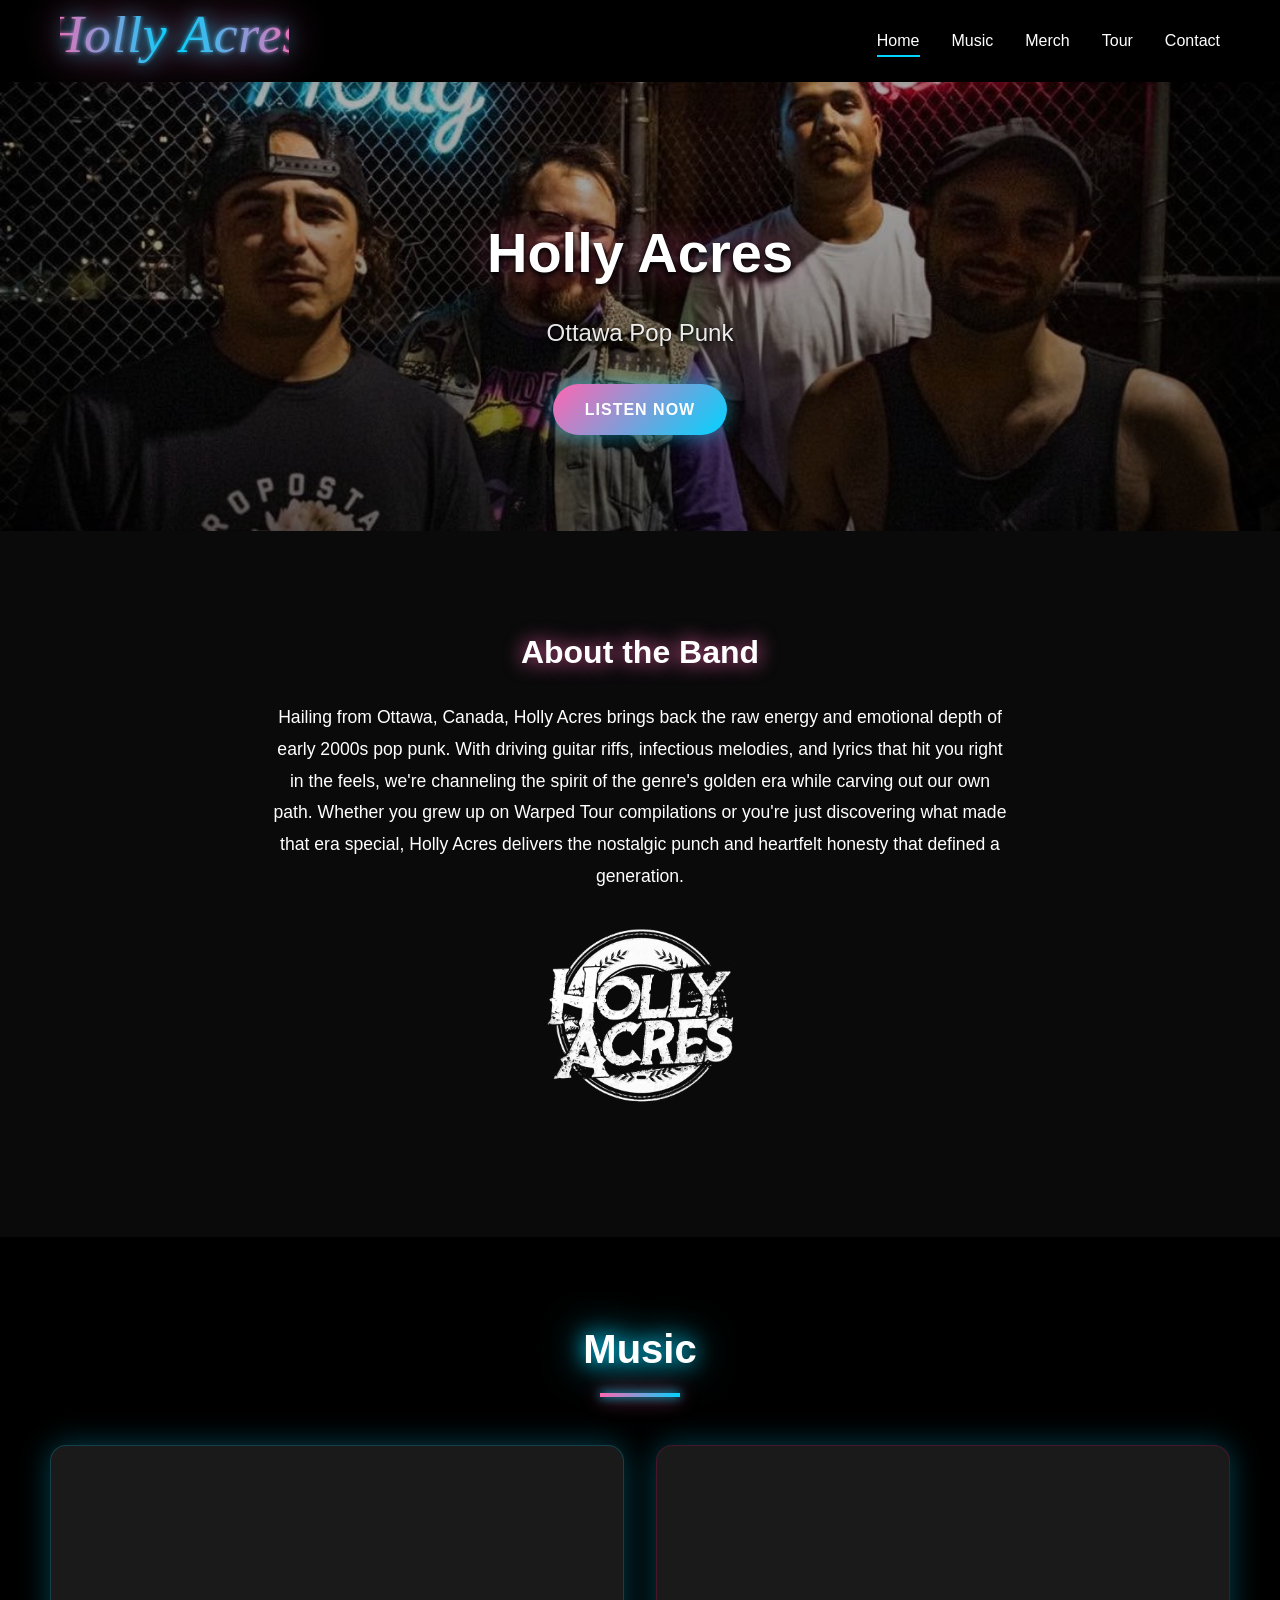
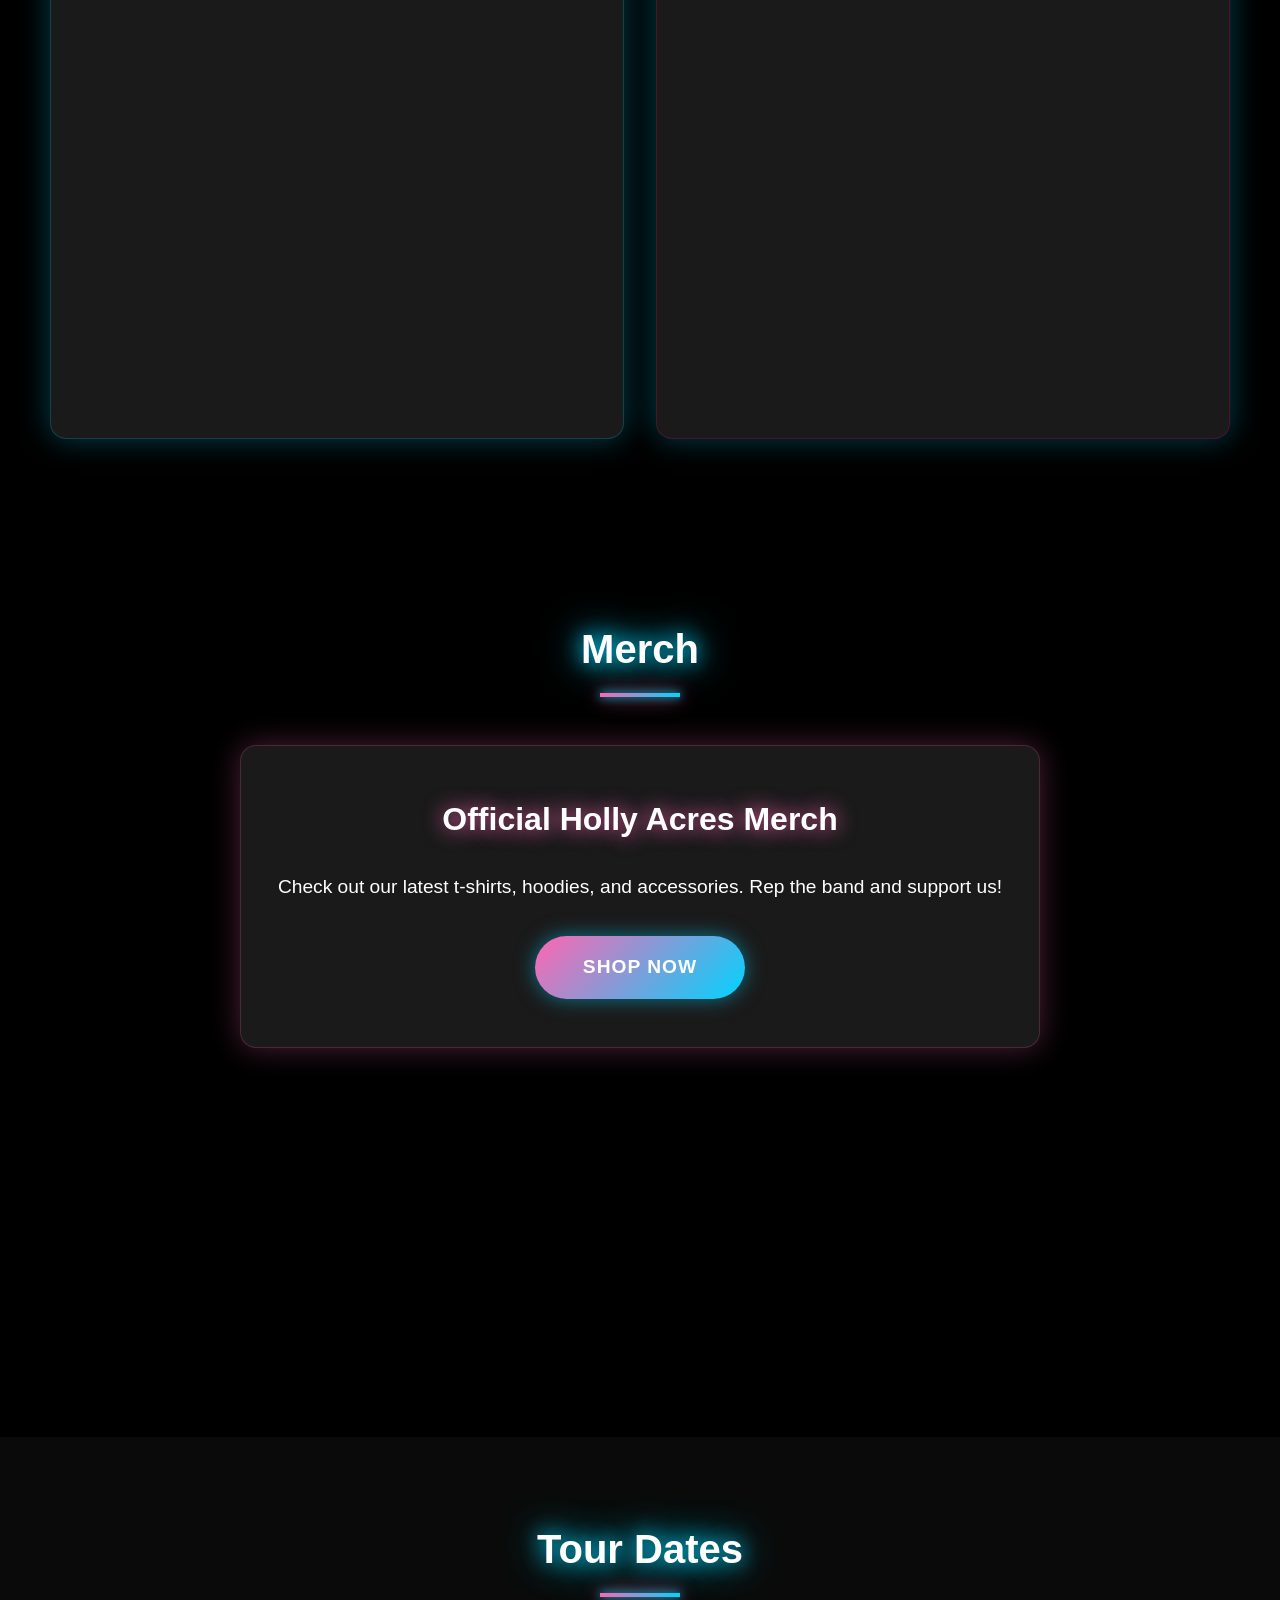
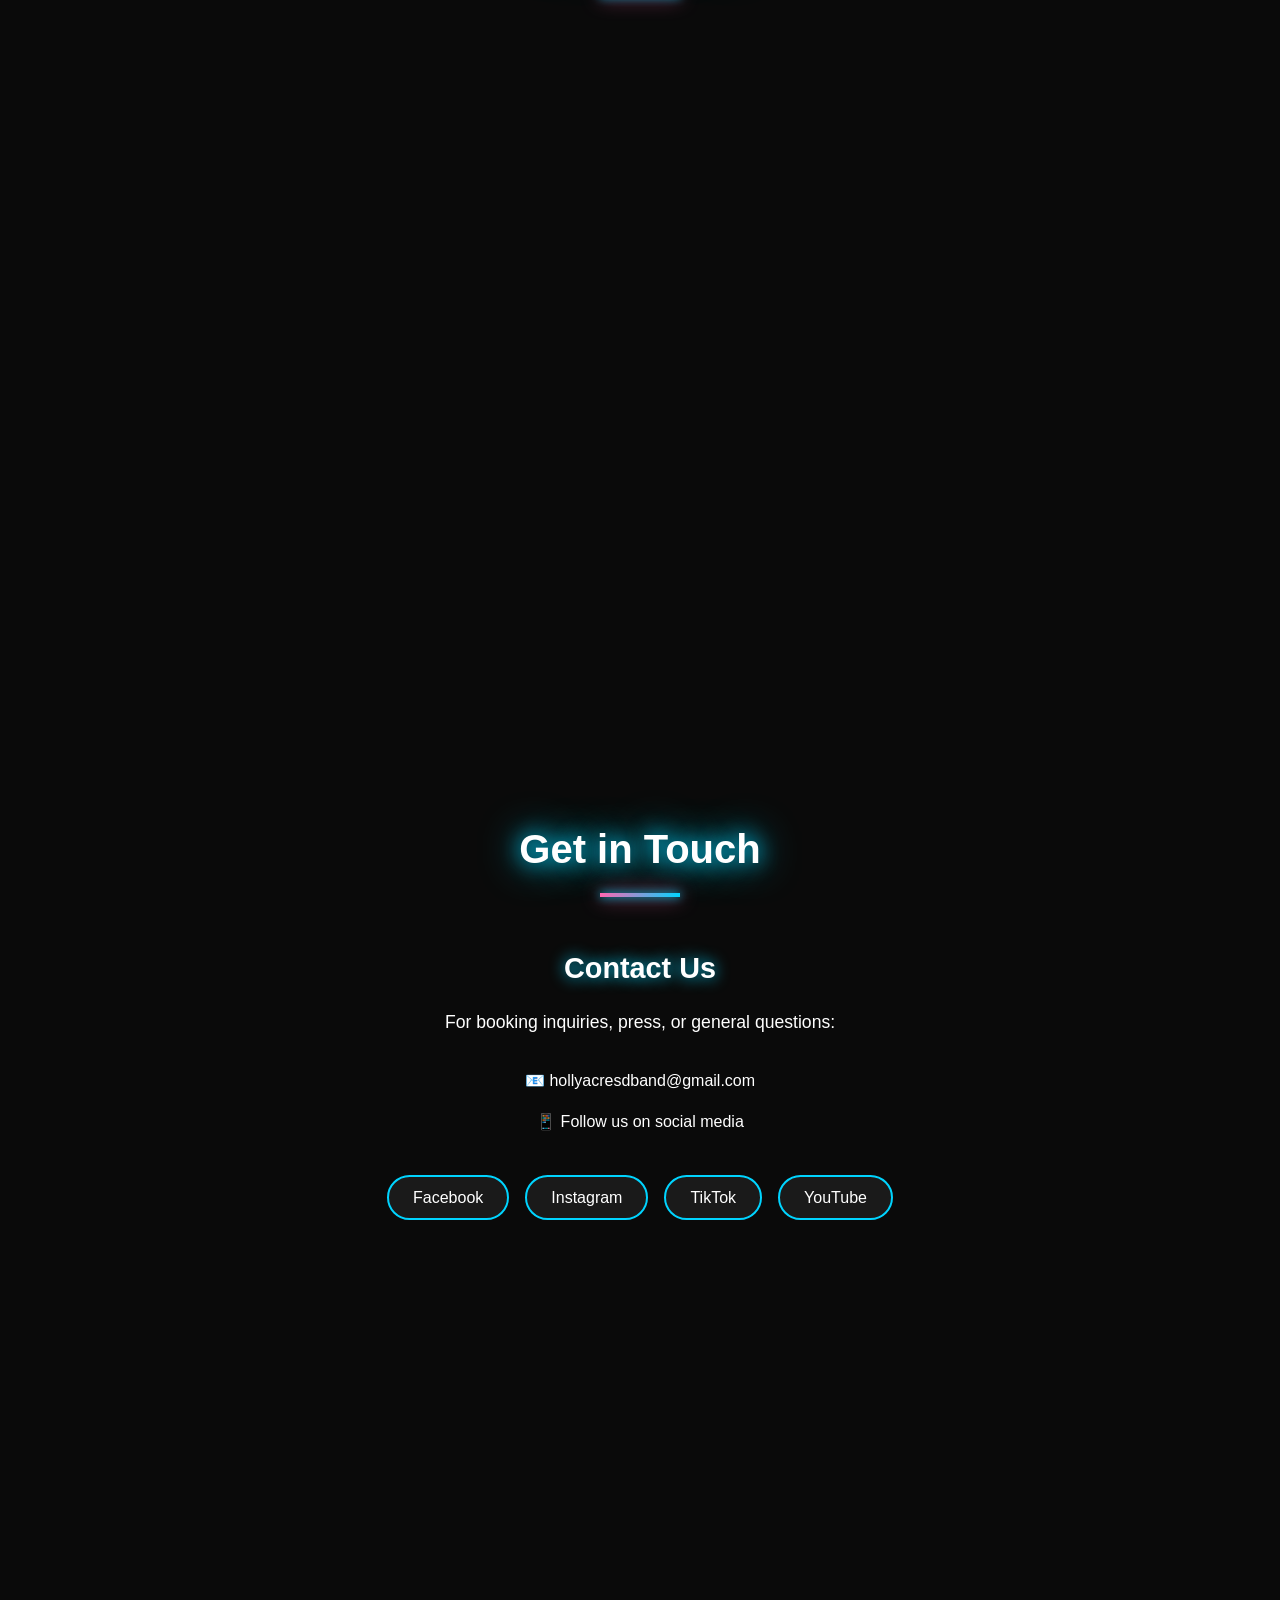
==== index.html @ 06af89e5 "Add Merch section with styling and update meta tags for SEO" ====
<!DOCTYPE html>
<html lang="en">
<head>
    <meta charset="UTF-8">
    <meta name="viewport" content="width=device-width, initial-scale=1.0">
    <meta name="description" content="Holly Acres is an Ottawa pop punk band bringing back the raw energy and emotional depth of early 2000s pop punk with driving guitar riffs and heartfelt lyrics.">
    <meta name="keywords" content="Holly Acres, pop punk, Ottawa band, Canadian music, early 2000s pop punk, live music, tour dates">
    <meta name="author" content="Holly Acres">
    <title>Holly Acres | Ottawa Pop Punk Band | Official Website</title>
    
    <!-- Open Graph / Facebook -->
    <meta property="og:type" content="website">
    <meta property="og:url" content="https://johnmarsh.github.io/HollyAcresWeb/">
    <meta property="og:title" content="Holly Acres | Ottawa Pop Punk Band">
    <meta property="og:description" content="Ottawa pop punk band bringing back the raw energy and emotional depth of early 2000s pop punk. Nostalgic sound, heartfelt lyrics.">
    <meta property="og:image" content="https://johnmarsh.github.io/HollyAcresWeb/assets/group-banner.jpeg">
    
    <!-- Twitter -->
    <meta property="twitter:card" content="summary_large_image">
    <meta property="twitter:url" content="https://johnmarsh.github.io/HollyAcresWeb/">
    <meta property="twitter:title" content="Holly Acres | Ottawa Pop Punk Band">
    <meta property="twitter:description" content="Ottawa pop punk band bringing back the raw energy and emotional depth of early 2000s pop punk. Nostalgic sound, heartfelt lyrics.">
    <meta property="twitter:image" content="https://johnmarsh.github.io/HollyAcresWeb/assets/group-banner.jpeg">
    
    <!-- Schema.org markup -->
    <script type="application/ld+json">
    {
      "@context": "https://schema.org",
      "@type": "MusicGroup",
      "name": "Holly Acres",
      "genre": "Pop Punk",
      "url": "https://johnmarsh.github.io/HollyAcresWeb/",
      "description": "Ottawa pop punk band bringing back the raw energy and emotional depth of early 2000s pop punk with driving guitar riffs and heartfelt lyrics.",
      "image": "https://johnmarsh.github.io/HollyAcresWeb/assets/group-banner.jpeg",
      "logo": "https://johnmarsh.github.io/HollyAcresWeb/assets/colour-logo.jpeg",
      "foundingLocation": {
        "@type": "Place",
        "address": {
          "@type": "PostalAddress",
          "addressLocality": "Ottawa",
          "addressRegion": "ON",
          "addressCountry": "CA"
        }
      },
      "sameAs": [
        "https://www.facebook.com/HollyAcresBand",
        "https://www.instagram.com/hollyacresmusic/",
        "https://www.tiktok.com/@hollyacresband",
        "https://www.youtube.com/@hollyacresband",
        "https://open.spotify.com/artist/0pVuSJKSb44X2uTqOWJlPr",
        "https://music.apple.com/ca/artist/holly-acres/1545279771"
      ]
    }
    </script>
    
    <link rel="icon" type="image/png" href="assets/colour-logo.jpeg">
    <link rel="stylesheet" href="css/styles.css">
</head>
<body>
    <!-- Navigation -->
    <nav id="navbar">
        <div class="nav-container">
            <a href="#home" class="logo-link">
                <svg class="neon-logo" viewBox="0 0 320 70" xmlns="http://www.w3.org/2000/svg">
                    <defs>
                        <filter id="glow">
                            <feGaussianBlur stdDeviation="3" result="coloredBlur"/>
                            <feMerge>
                                <feMergeNode in="coloredBlur"/>
                                <feMergeNode in="SourceGraphic"/>
                            </feMerge>
                        </filter>
                        <linearGradient id="neonGradient" x1="0%" y1="0%" x2="100%" y2="0%">
                            <stop offset="0%" style="stop-color:#ff66b2;stop-opacity:1" />
                            <stop offset="50%" style="stop-color:#00d4ff;stop-opacity:1" />
                            <stop offset="100%" style="stop-color:#ff66b2;stop-opacity:1" />
                        </linearGradient>
                    </defs>
                    <text x="160" y="50" text-anchor="middle" font-family="'Brush Script MT', 'Lucida Handwriting', cursive" font-size="75" font-style="italic" fill="url(#neonGradient)" filter="url(#glow)" letter-spacing="1">Holly Acres</text>
                </svg>
            </a>
            <div class="menu-toggle" id="mobile-menu">
                <span></span>
                <span></span>
                <span></span>
            </div>
            <ul class="nav-menu">
                <li><a href="#home" class="nav-link active">Home</a></li>
                <li><a href="#music" class="nav-link">Music</a></li>
                <li><a href="#merch" class="nav-link">Merch</a></li>
                <li><a href="#tour" class="nav-link">Tour</a></li>
                <li><a href="#contact" class="nav-link">Contact</a></li>
            </ul>
        </div>
    </nav>

    <!-- Main Content -->
    <main id="app">
        <!-- Home Section -->
        <section id="home" class="section">
            <div class="hero">
                <div class="hero-content">
                    <h2 class="hero-title">Holly Acres</h2>
                    <p class="hero-subtitle">Ottawa Pop Punk</p>
                    <a href="#music" class="btn btn-primary">Listen Now</a>
                </div>
            </div>
            <div class="container">
                <div class="about">
                    <h3>About the Band</h3>
                    <p>Hailing from Ottawa, Canada, Holly Acres brings back the raw energy and emotional depth of early 2000s pop punk. With driving guitar riffs, infectious melodies, and lyrics that hit you right in the feels, we're channeling the spirit of the genre's golden era while carving out our own path. Whether you grew up on Warped Tour compilations or you're just discovering what made that era special, Holly Acres delivers the nostalgic punch and heartfelt honesty that defined a generation.</p>
                    <img src="assets/white-logo.png" alt="Holly Acres Logo" class="about-logo">
                </div>
            </div>
        </section>

        <!-- Music Section -->
        <section id="music" class="section">
            <div class="container">
                <h2 class="section-title">Music</h2>
                <div class="music-platforms">
                    <div class="platform-player">
                        <iframe style="border-radius:12px" src="https://open.spotify.com/embed/artist/0pVuSJKSb44X2uTqOWJlPr?utm_source=generator&theme=0" width="100%" height="552" frameBorder="0" allowfullscreen="" allow="autoplay; clipboard-write; encrypted-media; fullscreen; picture-in-picture" loading="lazy"></iframe>
                    </div>
                    <div class="platform-player apple-music-container">
                        <iframe allow="autoplay *; encrypted-media *; fullscreen *; clipboard-write" frameborder="0" height="450" style="width:100%;overflow:hidden;border-radius:12px;" sandbox="allow-forms allow-popups allow-same-origin allow-scripts allow-storage-access-by-user-activation allow-top-navigation-by-user-activation" src="https://embed.music.apple.com/ca/artist/holly-acres/1545279771"></iframe>
                    </div>
                </div>
                </div>
            </div>
        </section>

        <!-- Merch Section -->
        <section id="merch" class="section">
            <div class="container">
                <h2 class="section-title">Merch</h2>
                <div class="merch-container">
                    <div class="merch-content">
                        <h3>Official Holly Acres Merch</h3>
                        <p>Check out our latest t-shirts, hoodies, and accessories. Rep the band and support us!</p>
                        <a href="https://direct.app/hollyacresmerch/shop" target="_blank" rel="noopener noreferrer" class="btn btn-primary btn-large">Shop Now</a>
                    </div>
                </div>
            </div>
        </section>

        <!-- Tour Section -->
        <section id="tour" class="section">
            <div class="container">
                <h2 class="section-title">Tour Dates</h2>
                <div class="bandsintown-widget-container">
                    <script charset="utf-8" src="https://widgetv3.bandsintown.com/main.min.js"></script>
                    <a class="bit-widget-initializer"
                        data-artist-name="id_15530833"
                        data-events-to-display=""
                        data-background-color="rgba(26,26,26,1)"
                        data-separator-color="rgba(0,212,255,0.3)"
                        data-text-color="rgba(255,255,255,1)"
                        data-font="Helvetica"
                        data-auto-style="true"
                        data-button-label-capitalization="uppercase"
                        data-header-capitalization="uppercase"
                        data-location-capitalization="uppercase"
                        data-venue-capitalization="uppercase"
                        data-display-local-dates="true"
                        data-local-dates-position="tab"
                        data-display-past-dates="true"
                        data-display-details="false"
                        data-display-lineup="false"
                        data-display-start-time="false"
                        data-social-share-icon="false"
                        data-display-limit="all"
                        data-date-format="MMM. D, YYYY"
                        data-date-orientation="horizontal"
                        data-date-border-color="rgba(0,212,255,0.5)"
                        data-date-border-width="2px"
                        data-date-capitalization="capitalize"
                        data-date-border-radius="10px"
                        data-event-ticket-cta-size="medium"
                        data-event-custom-ticket-text=""
                        data-event-ticket-text="TICKETS"
                        data-event-ticket-icon="false"
                        data-event-ticket-cta-text-color="rgba(0,0,0,1)"
                        data-event-ticket-cta-bg-color="rgba(0,212,255,1)"
                        data-event-ticket-cta-border-color="rgba(0,212,255,1)"
                        data-event-ticket-cta-border-width="0px"
                        data-event-ticket-cta-border-radius="20px"
                        data-sold-out-button-text-color="rgba(255,255,255,1)"
                        data-sold-out-button-background-color="rgba(74,74,74,1)"
                        data-sold-out-button-border-color="rgba(74,74,74,1)"
                        data-sold-out-button-clickable="true"
                        data-event-rsvp-position="left"
                        data-event-rsvp-cta-size="medium"
                        data-event-rsvp-only-show-icon="false"
                        data-event-rsvp-text="RSVP"
                        data-event-rsvp-icon="false"
                        data-event-rsvp-cta-text-color="rgba(0,0,0,1)"
                        data-event-rsvp-cta-bg-color="rgba(255,102,178,1)"
                        data-event-rsvp-cta-border-color="rgba(255,102,178,1)"
                        data-event-rsvp-cta-border-width="0px"
                        data-event-rsvp-cta-border-radius="20px"
                        data-follow-section-position="top"
                        data-follow-section-alignment="center"
                        data-follow-section-header-text="Get updates on new shows, new music, and more"
                        data-follow-section-cta-size="medium"
                        data-follow-section-cta-text="FOLLOW"
                        data-follow-section-cta-icon="false"
                        data-follow-section-cta-text-color="rgba(0,0,0,1)"
                        data-follow-section-cta-bg-color="rgba(0,212,255,1)"
                        data-follow-section-cta-border-color="rgba(0,212,255,1)"
                        data-follow-section-cta-border-width="0px"
                        data-follow-section-cta-border-radius="20px"
                        data-play-my-city-position="bottom"
                        data-play-my-city-alignment="center"
                        data-play-my-city-header-text="Don't see a show near you?"
                        data-play-my-city-cta-size="medium"
                        data-play-my-city-cta-text="REQUEST A SHOW"
                        data-play-my-city-cta-icon="false"
                        data-play-my-city-cta-text-color="rgba(0,0,0,1)"
                        data-play-my-city-cta-bg-color="rgba(255,102,178,1)"
                        data-play-my-city-cta-border-color="rgba(255,102,178,1)"
                        data-play-my-city-cta-border-width="0px"
                        data-play-my-city-cta-border-radius="20px"
                        data-optin-font=""
                        data-optin-text-color=""
                        data-optin-bg-color=""
                        data-optin-cta-text-color=""
                        data-optin-cta-bg-color=""
                        data-optin-cta-border-width=""
                        data-optin-cta-border-radius=""
                        data-optin-cta-border-color=""
                        data-language="en"
                        data-layout-breakpoint="900"
                        data-app-id="68eba66f57dcb47f0cfe9e2529b8cc8c"
                        data-affil-code=""
                        data-bit-logo-position="bottomRight"
                        data-bit-logo-color="rgba(255,255,255,1)">
                    </a>
                </div>
            </div>
        </section>

        <!-- Contact Section -->
        <section id="contact" class="section">
            <div class="container">
                <h2 class="section-title">Get in Touch</h2>
                <div class="contact-content-center">
                    <div class="contact-info">
                        <h3>Contact Us</h3>
                        <p>For booking inquiries, press, or general questions:</p>
                        <ul class="contact-list">
                            <li>📧 hollyacresdband@gmail.com</li>
                            <li>📱 Follow us on social media</li>
                        </ul>
                        <div class="social-links">
                            <a href="https://www.facebook.com/HollyAcresBand" target="_blank" rel="noopener noreferrer" class="social-link">Facebook</a>
                            <a href="https://www.instagram.com/hollyacresmusic/" target="_blank" rel="noopener noreferrer" class="social-link">Instagram</a>
                            <a href="https://www.tiktok.com/@hollyacresband" target="_blank" rel="noopener noreferrer" class="social-link">TikTok</a>
                            <a href="https://www.youtube.com/@hollyacresband" target="_blank" rel="noopener noreferrer" class="social-link">YouTube</a>
                        </div>
                    </div>
                </div>
            </div>
        </section>
    </main>

    <script src="js/app.js"></script>
</body>
</html>
---- css/styles.css ----
/* Reset and Base Styles */
* {
    margin: 0;
    padding: 0;
    box-sizing: border-box;
}

:root {
    --primary-color: #ff66b2;
    --secondary-color: #fb5607;
    --neon-blue: #00d4ff;
    --neon-pink: #ff66b2;
    --accent-color: #00d4ff;
    --blue-accent: #00d4ff;
    --light-bg: #0a0a0a;
    --dark-bg: #000000;
    --card-bg: #1a1a1a;
    --text-light: #ffffff;
    --text-dark: #e0e0e0;
    --text-muted: #888888;
    --transition: all 0.3s ease;
}

html {
    scroll-behavior: smooth;
}

body {
    font-family: 'Segoe UI', Tahoma, Geneva, Verdana, sans-serif;
    line-height: 1.6;
    color: var(--text-light);
    background-color: var(--light-bg);
}

.container {
    max-width: 1200px;
    margin: 0 auto;
    padding: 0 10px;
}

/* Navigation */
#navbar {
    position: fixed;
    top: 0;
    width: 100%;
    background-color: var(--dark-bg);
    box-shadow: 0 2px 10px rgba(0, 0, 0, 0.1);
    z-index: 1000;
    transition: var(--transition);
}

.nav-container {
    max-width: 1200px;
    margin: 0 auto;
    padding: 1rem 20px;
    display: flex;
    justify-content: space-between;
    align-items: center;
}

.logo-link {
    display: flex;
    align-items: center;
}

.neon-logo {
    height: 50px;
    width: auto;
    transition: var(--transition);
    filter: drop-shadow(0 0 10px rgba(0, 212, 255, 0.6)) drop-shadow(0 0 20px rgba(255, 102, 178, 0.6));
}

.neon-logo:hover {
    filter: drop-shadow(0 0 15px rgba(0, 212, 255, 0.9)) drop-shadow(0 0 30px rgba(255, 102, 178, 0.9));
    transform: scale(1.05);
}

.neon-logo text {
    animation: neonPulse 2s ease-in-out infinite alternate;
}

@keyframes neonPulse {
    from {
        filter: drop-shadow(0 0 5px rgba(0, 212, 255, 0.8)) drop-shadow(0 0 10px rgba(255, 102, 178, 0.8));
    }
    to {
        filter: drop-shadow(0 0 10px rgba(0, 212, 255, 1)) drop-shadow(0 0 20px rgba(255, 102, 178, 1));
    }
}

.nav-menu {
    display: flex;
    list-style: none;
    gap: 2rem;
}

.nav-link {
    color: var(--text-light);
    text-decoration: none;
    font-weight: 500;
    transition: var(--transition);
    position: relative;
    padding: 0.5rem 0;
}

.nav-link::after {
    content: '';
    position: absolute;
    bottom: 0;
    left: 0;
    width: 0;
    height: 2px;
    background-color: var(--accent-color);
    transition: var(--transition);
}

.nav-link:hover::after,
.nav-link.active::after {
    width: 100%;
}

.menu-toggle {
    display: none;
    flex-direction: column;
    cursor: pointer;
}

.menu-toggle span {
    width: 25px;
    height: 3px;
    background-color: var(--text-light);
    margin: 3px 0;
    transition: var(--transition);
}

/* Sections */
.section {
    min-height: 100vh;
    padding-top: 80px;
    padding-bottom: 60px;
}

.section-title {
    text-align: center;
    font-size: 2.5rem;
    margin-bottom: 3rem;
    color: var(--text-light);
    position: relative;
    padding-bottom: 1rem;
    text-shadow: 0 0 20px var(--neon-blue), 0 0 40px var(--neon-blue);
}

.section-title::after {
    content: '';
    position: absolute;
    bottom: 0;
    left: 50%;
    transform: translateX(-50%);
    width: 80px;
    height: 4px;
    background: linear-gradient(90deg, var(--neon-pink), var(--neon-blue));
    box-shadow: 0 0 10px var(--neon-blue), 0 0 20px var(--neon-pink);
}

/* Hero Section */
.hero {
    background: url('../assets/group-banner.jpeg') center/cover no-repeat;
    color: var(--text-light);
    padding: 8rem 0 6rem;
    text-align: center;
    margin-bottom: 4rem;
    position: relative;
}

.hero::before {
    content: '';
    position: absolute;
    top: 0;
    left: 0;
    width: 100%;
    height: 100%;
    background: linear-gradient(180deg, rgba(0,0,0,0.3) 0%, rgba(0,0,0,0.6) 100%);
    z-index: 1;
}

.hero-content {
    max-width: 800px;
    margin: 0 auto;
    padding: 0 20px;
    position: relative;
    z-index: 2;
}

.hero-title {
    font-size: 3.5rem;
    margin-bottom: 1rem;
    animation: fadeInUp 1s ease;
    text-shadow: 0 4px 8px rgba(0,0,0,0.8), 0 2px 4px rgba(0,0,0,0.9), 0 0 30px rgba(255, 102, 178, 0.5);
}

.hero-subtitle {
    font-size: 1.5rem;
    margin-bottom: 2rem;
    opacity: 0.9;
    animation: fadeInUp 1s ease 0.2s backwards;
    text-shadow: 0 3px 6px rgba(0,0,0,0.8), 0 1px 3px rgba(0,0,0,0.9);
}

@keyframes fadeInUp {
    from {
        opacity: 0;
        transform: translateY(30px);
    }
    to {
        opacity: 1;
        transform: translateY(0);
    }
}

/* Buttons */
.btn {
    display: inline-block;
    padding: 0.8rem 2rem;
    border: none;
    border-radius: 50px;
    font-size: 1rem;
    font-weight: 600;
    text-decoration: none;
    cursor: pointer;
    transition: var(--transition);
    text-transform: uppercase;
    letter-spacing: 1px;
}

.btn-primary {
    background: linear-gradient(135deg, var(--neon-pink), var(--neon-blue));
    color: var(--text-light);
    box-shadow: 0 0 20px rgba(0, 212, 255, 0.5);
}

.btn-primary:hover {
    box-shadow: 0 0 30px rgba(0, 212, 255, 0.8), 0 0 60px rgba(255, 0, 110, 0.6);
    transform: translateY(-2px);
}

.btn-secondary {
    background-color: var(--card-bg);
    color: var(--text-light);
    border: 2px solid var(--neon-blue);
}

.btn-secondary:hover {
    background-color: var(--neon-blue);
    color: var(--dark-bg);
    box-shadow: 0 0 20px var(--neon-blue);
}

.btn-outline {
    background-color: transparent;
    color: var(--neon-pink);
    border: 2px solid var(--neon-pink);
}

.btn-outline:hover {
    background-color: var(--neon-pink);
    color: var(--dark-bg);
    box-shadow: 0 0 20px var(--neon-pink);
}

/* About Section */
.about {
    max-width: 800px;
    margin: 0 auto;
    text-align: center;
    padding: 2rem;
}

.about-logo {
    width: 200px;
    height: auto;
    margin-bottom: 2rem;
    margin-top: 2rem;
    transition: var(--transition);
}

.about-logo:hover {
    filter: drop-shadow(0 0 30px rgba(255, 102, 178, 0.8)) drop-shadow(0 0 60px rgba(0, 212, 255, 0.6));
    transform: scale(1.05);
}

.about h3 {
    font-size: 2rem;
    margin-bottom: 1.5rem;
    color: var(--text-light);
    text-shadow: 0 0 20px var(--neon-pink);
}

.about p {
    font-size: 1.1rem;
    line-height: 1.8;
    color: var(--text-light);
}

/* Music Section */
#music {
    background-color: var(--dark-bg);
}

.music-platforms {
    display: grid;
    grid-template-columns: repeat(auto-fit, minmax(350px, 1fr));
    gap: 2rem;
    margin-bottom: 2rem;
}

.platform-player {
    padding: 1rem;
    background-color: var(--card-bg);
    border-radius: 16px;
    box-shadow: 0 0 30px rgba(0, 212, 255, 0.3);
    border: 1px solid rgba(0, 212, 255, 0.2);
    transition: var(--transition);
}

.platform-player:hover {
    box-shadow: 0 0 40px rgba(0, 212, 255, 0.5), 0 0 80px rgba(255, 0, 110, 0.3);
    transform: translateY(-5px);
}

.apple-music-container {
    border: 1px solid rgba(255, 0, 110, 0.2);
}

.apple-music-container:hover {
    box-shadow: 0 0 40px rgba(255, 0, 110, 0.5), 0 0 80px rgba(0, 212, 255, 0.3);
}

.music-links {
    display: flex;
    justify-content: center;
    gap: 1.5rem;
    flex-wrap: wrap;
    margin-top: 2rem;
}

.btn-icon {
    font-size: 1.2rem;
    margin-right: 0.5rem;
}

.music-grid {
    display: grid;
    grid-template-columns: repeat(auto-fit, minmax(280px, 1fr));
    gap: 2rem;
}

.album-card {
    background-color: var(--card-bg);
    border-radius: 10px;
    padding: 2rem;
    text-align: center;
    transition: var(--transition);
    box-shadow: 0 5px 15px rgba(0, 0, 0, 0.5);
    border: 1px solid rgba(0, 212, 255, 0.2);
}

.album-card:hover {
    transform: translateY(-10px);
    box-shadow: 0 0 30px rgba(0, 212, 255, 0.5), 0 0 60px rgba(255, 0, 110, 0.3);
    border-color: var(--neon-blue);
}

.album-cover {
    width: 100%;
    aspect-ratio: 1;
    margin-bottom: 1rem;
    border-radius: 8px;
    overflow: hidden;
    background: linear-gradient(135deg, var(--neon-pink) 0%, var(--neon-blue) 100%);
    box-shadow: inset 0 0 30px rgba(0, 212, 255, 0.3);
}

.album-placeholder {
    width: 100%;
    height: 100%;
    display: flex;
    align-items: center;
    justify-content: center;
    font-size: 4rem;
}

.album-card h4 {
    font-size: 1.3rem;
    margin-bottom: 0.5rem;
    color: var(--text-light);
}

.album-card p {
    color: var(--text-muted);
    margin-bottom: 1rem;
}

.subsection-title {
    text-align: center;
    font-size: 2rem;
    margin: 4rem 0 2rem;
    color: var(--text-light);
    text-shadow: 0 0 15px var(--neon-pink);
}

/* Merch Section */
#merch {
    background-color: var(--dark-bg);
}

.merch-container {
    max-width: 800px;
    margin: 0 auto;
    padding: 3rem 2rem;
    background-color: var(--card-bg);
    border-radius: 16px;
    box-shadow: 0 0 30px rgba(255, 102, 178, 0.3);
    border: 1px solid rgba(255, 102, 178, 0.2);
    transition: var(--transition);
}

.merch-container:hover {
    box-shadow: 0 0 40px rgba(255, 102, 178, 0.5), 0 0 80px rgba(0, 212, 255, 0.3);
}

.merch-content {
    text-align: center;
}

.merch-content h3 {
    font-size: 2rem;
    margin-bottom: 1.5rem;
    color: var(--text-light);
    text-shadow: 0 0 20px var(--neon-pink);
}

.merch-content p {
    font-size: 1.2rem;
    line-height: 1.8;
    color: var(--text-light);
    margin-bottom: 2rem;
}

.btn-large {
    font-size: 1.2rem;
    padding: 1rem 3rem;
}

/* Tour Section */
.bandsintown-widget-container {
    max-width: 900px;
    margin: 0 auto;
    padding: 2rem 0;
}

.bit-widget-container {
    border-radius: 16px !important;
    overflow: hidden !important;
}

.songkick-widget-container {
    max-width: 900px;
    margin: 0 auto;
    padding: 2rem 0;
}

.tour-list {
    max-width: 900px;
    margin: 0 auto;
}

.tour-item {
    display: flex;
    align-items: center;
    gap: 2rem;
    padding: 1.5rem;
    margin-bottom: 1rem;
    background-color: var(--card-bg);
    border-radius: 10px;
    box-shadow: 0 3px 10px rgba(0, 0, 0, 0.5);
    transition: var(--transition);
    border: 1px solid rgba(255, 0, 110, 0.2);
}

.tour-item:hover {
    transform: translateX(10px);
    box-shadow: 0 0 20px rgba(255, 0, 110, 0.5), 0 0 40px rgba(0, 212, 255, 0.3);
    border-color: var(--neon-pink);
}

.tour-date {
    text-align: center;
    min-width: 80px;
}

.tour-date .month {
    display: block;
    font-size: 0.9rem;
    color: var(--neon-pink);
    font-weight: bold;
    text-shadow: 0 0 10px var(--neon-pink);
}

.tour-date .day {
    display: block;
    font-size: 2rem;
    color: var(--neon-blue);
    font-weight: bold;
    text-shadow: 0 0 15px var(--neon-blue);
}

.tour-info {
    flex: 1;
}

.tour-info h4 {
    font-size: 1.3rem;
    color: var(--text-light);
    margin-bottom: 0.3rem;
}

.tour-info p {
    color: var(--text-muted);
}

/* Gallery Section */
#gallery {
    background-color: var(--dark-bg);
}

.gallery-grid {
    display: grid;
    grid-template-columns: repeat(auto-fit, minmax(250px, 1fr));
    gap: 1rem;
}

.gallery-item {
    aspect-ratio: 1;
    border-radius: 10px;
    overflow: hidden;
    cursor: pointer;
    transition: var(--transition);
    background: linear-gradient(135deg, var(--neon-pink) 0%, var(--neon-blue) 100%);
    box-shadow: 0 3px 10px rgba(0, 0, 0, 0.5);
    border: 1px solid rgba(0, 212, 255, 0.3);
}

.gallery-item:hover {
    transform: scale(1.05);
    box-shadow: 0 0 30px rgba(0, 212, 255, 0.6), 0 0 60px rgba(255, 0, 110, 0.4);
}

.gallery-placeholder {
    width: 100%;
    height: 100%;
    display: flex;
    align-items: center;
    justify-content: center;
    font-size: 4rem;
    color: white;
}

/* Contact Section */
.contact-content-center {
    max-width: 600px;
    margin: 0 auto;
    text-align: center;
}

.contact-content {
    display: grid;
    grid-template-columns: 1fr 1fr;
    gap: 3rem;
    max-width: 1000px;
    margin: 0 auto;
}

.contact-info h3 {
    font-size: 1.8rem;
    margin-bottom: 1rem;
    color: var(--text-light);
    text-shadow: 0 0 15px var(--neon-blue);
}

.contact-info p {
    color: var(--text-light);
    margin-bottom: 1.5rem;
    font-size: 1.1rem;
}

.contact-list {
    list-style: none;
    margin-bottom: 2rem;
}

.contact-list li {
    padding: 0.5rem 0;
    color: var(--text-light);
}

.social-links {
    display: flex;
    gap: 1rem;
    flex-wrap: wrap;
    justify-content: center;
}

.social-link {
    padding: 0.5rem 1.5rem;
    background-color: var(--card-bg);
    color: var(--text-light);
    text-decoration: none;
    border-radius: 50px;
    transition: var(--transition);
    border: 2px solid var(--neon-blue);
}

.social-link:hover {
    background: linear-gradient(135deg, var(--neon-pink), var(--neon-blue));
    transform: translateY(-2px);
    box-shadow: 0 0 20px var(--neon-blue);
}



/* Footer */
footer {
    background-color: var(--dark-bg);
    color: var(--text-light);
    text-align: center;
    padding: 2rem 0;
}

/* Mobile Responsive */
@media (max-width: 768px) {
    .menu-toggle {
        display: flex;
    }

    .nav-menu {
        position: fixed;
        left: -100%;
        top: 70px;
        flex-direction: column;
        background-color: var(--dark-bg);
        width: 100%;
        text-align: center;
        transition: var(--transition);
        padding: 2rem 0;
        gap: 0;
    }

    .nav-menu.active {
        left: 0;
    }

    .nav-menu li {
        padding: 1rem 0;
    }

    .hero-title {
        font-size: 2.5rem;
    }

    .hero-subtitle {
        font-size: 1.2rem;
    }

    .section-title {
        font-size: 2rem;
    }

    .contact-content-center {
        padding: 0 1rem;
    }

    .contact-content {
        grid-template-columns: 1fr;
    }

    .tour-item {
        flex-direction: column;
        text-align: center;
    }

    .music-platforms {
        grid-template-columns: 1fr;
    }

    .music-grid {
        grid-template-columns: 1fr;
    }

    .video-grid {
        grid-template-columns: 1fr;
    }

    .gallery-grid {
        grid-template-columns: repeat(auto-fit, minmax(150px, 1fr));
    }

    .merch-container {
        padding: 2rem 1rem;
    }

    .merch-content h3 {
        font-size: 1.5rem;
    }

    .merch-content p {
        font-size: 1rem;
    }
}
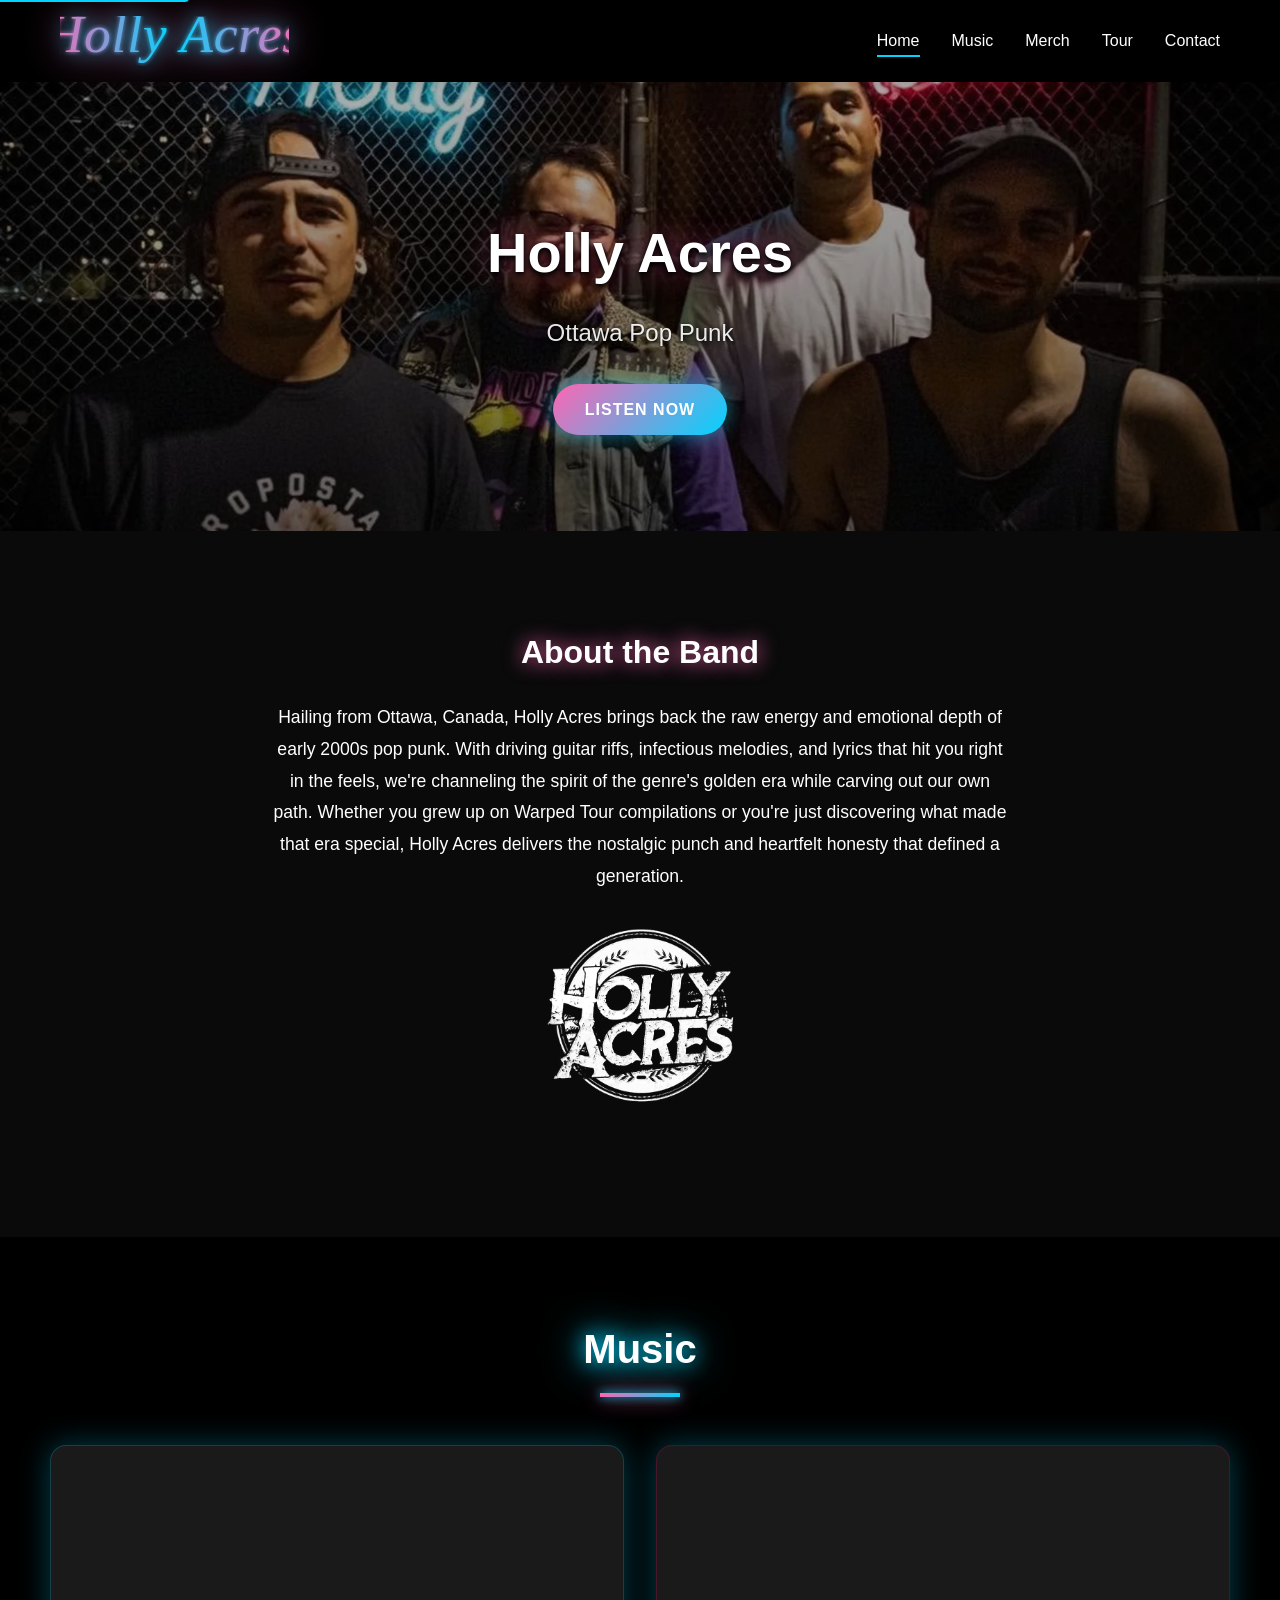
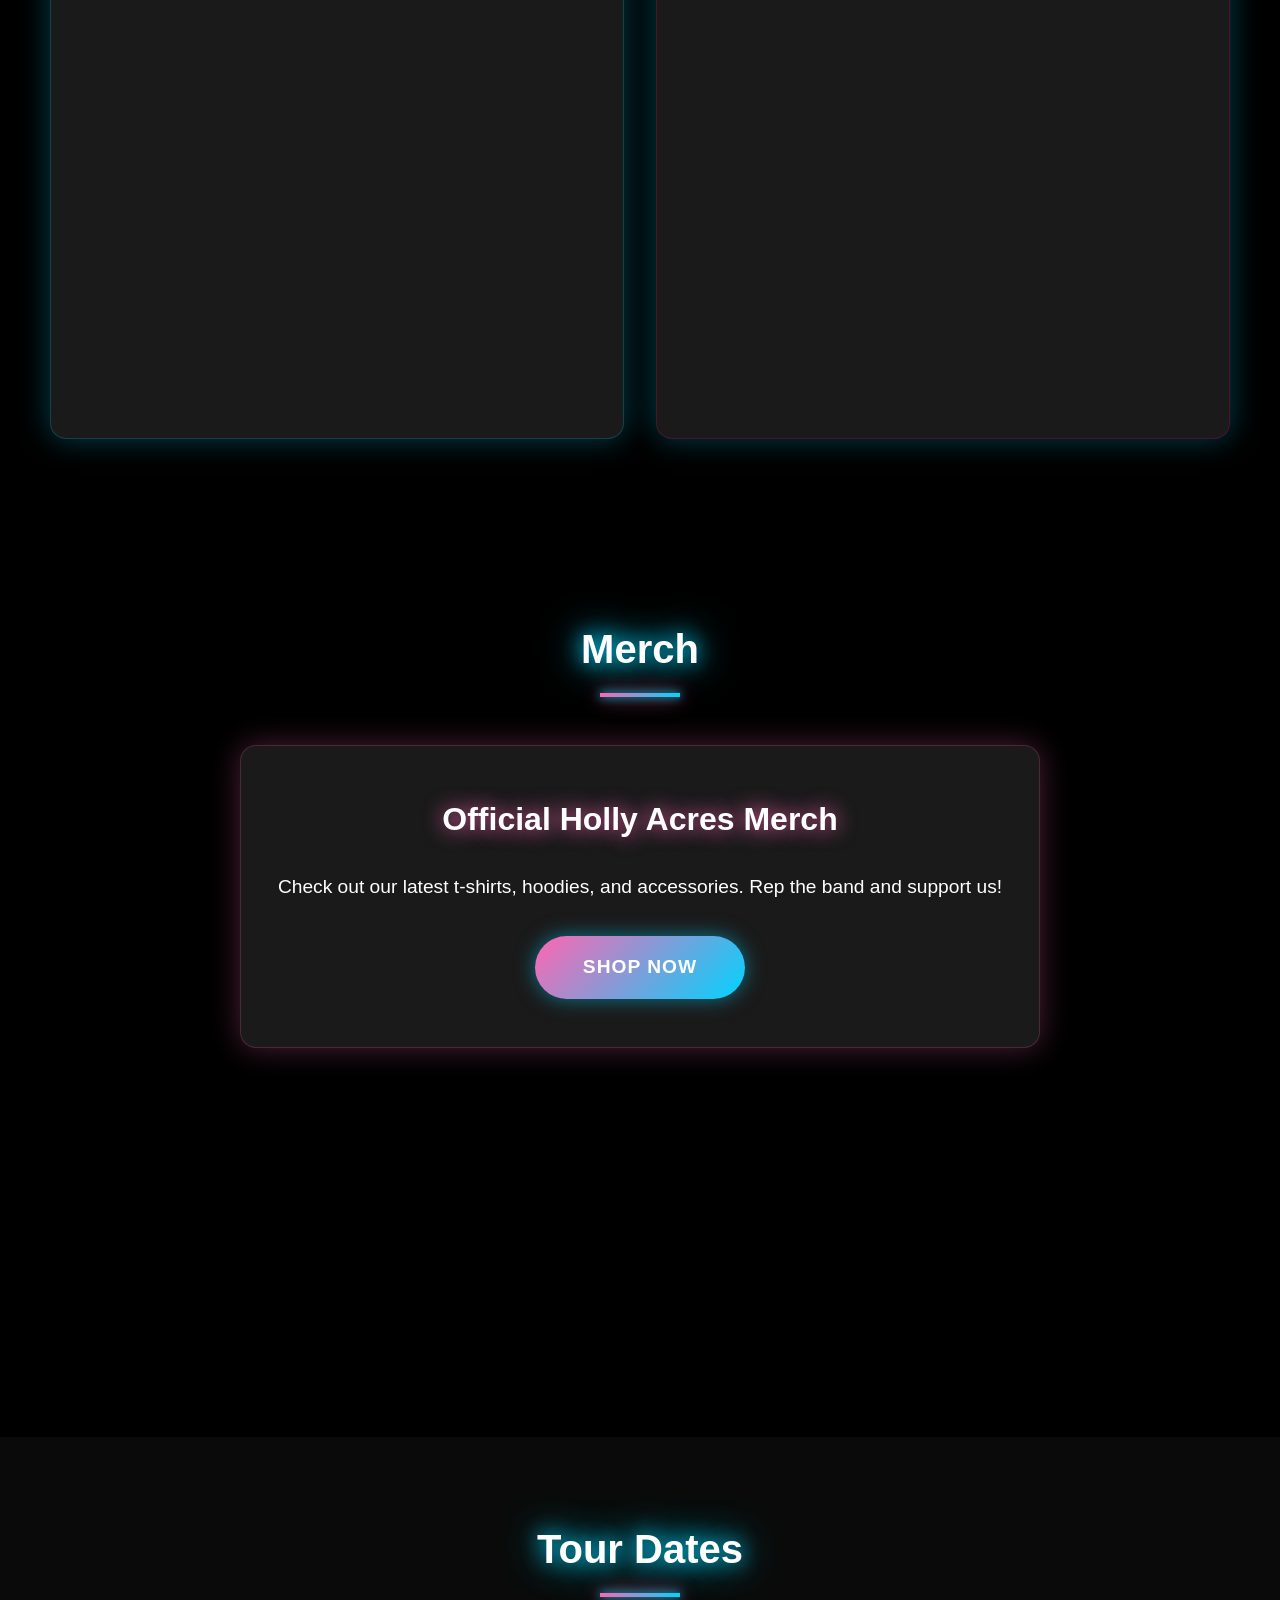
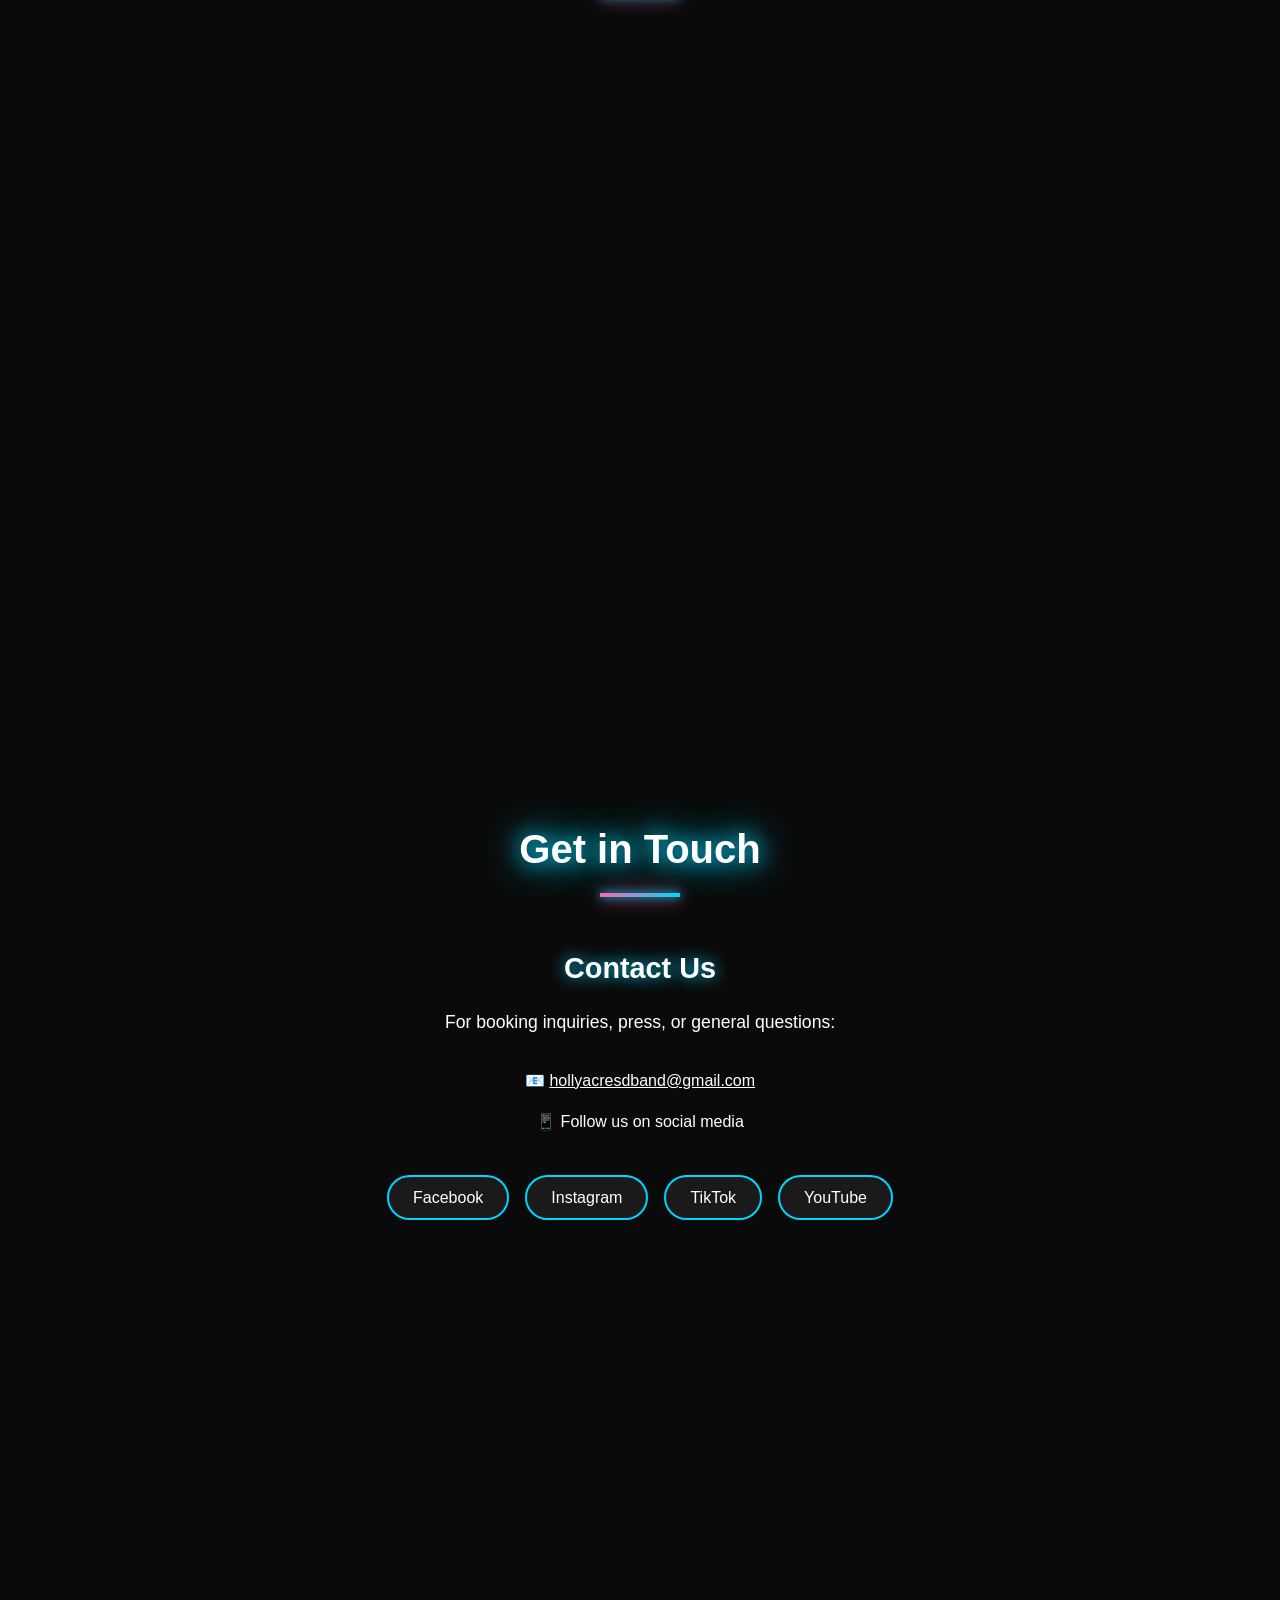
==== commit a60df678: "Add web app manifest for Holly Acres with icons and theme settings" ====
--- a/index.html
+++ b/index.html
@@ -53,15 +53,32 @@
     }
     </script>
     
-    <link rel="icon" type="image/png" href="assets/colour-logo.jpeg">
+    <!-- Performance Optimizations -->
+    <link rel="preconnect" href="https://open.spotify.com">
+    <link rel="preconnect" href="https://embed.music.apple.com">
+    <link rel="preconnect" href="https://widgetv3.bandsintown.com">
+    <link rel="preload" href="assets/group-banner.webp" as="image" type="image/webp">
+    
+    <!-- Favicons -->
+    <link rel="icon" type="image/svg+xml" href="assets/favicon.svg">
+    <link rel="icon" type="image/png" sizes="32x32" href="assets/favicon-32x32.png">
+    <link rel="icon" type="image/png" sizes="16x16" href="assets/favicon-16x16.png">
+    <link rel="apple-touch-icon" sizes="180x180" href="assets/apple-touch-icon.png">
+    <link rel="manifest" href="site.webmanifest">
+    <meta name="theme-color" content="#0a0a0a">
+    
     <link rel="stylesheet" href="css/styles.css">
 </head>
 <body>
+    <!-- Skip to main content for keyboard navigation -->
+    <a href="#main-content" class="skip-link">Skip to main content</a>
+    
     <!-- Navigation -->
-    <nav id="navbar">
+    <nav id="navbar" role="navigation" aria-label="Main navigation">
         <div class="nav-container">
-            <a href="#home" class="logo-link">
-                <svg class="neon-logo" viewBox="0 0 320 70" xmlns="http://www.w3.org/2000/svg">
+            <a href="#home" class="logo-link" aria-label="Holly Acres home">
+                <svg class="neon-logo" viewBox="0 0 320 70" xmlns="http://www.w3.org/2000/svg" role="img" aria-label="Holly Acres logo">
+                    <title>Holly Acres</title>
                     <defs>
                         <filter id="glow">
                             <feGaussianBlur stdDeviation="3" result="coloredBlur"/>
@@ -79,12 +96,12 @@
                     <text x="160" y="50" text-anchor="middle" font-family="'Brush Script MT', 'Lucida Handwriting', cursive" font-size="75" font-style="italic" fill="url(#neonGradient)" filter="url(#glow)" letter-spacing="1">Holly Acres</text>
                 </svg>
             </a>
-            <div class="menu-toggle" id="mobile-menu">
+            <button class="menu-toggle" id="mobile-menu" aria-label="Toggle navigation menu" aria-expanded="false">
                 <span></span>
                 <span></span>
                 <span></span>
-            </div>
-            <ul class="nav-menu">
+            </button>
+            <ul class="nav-menu" role="list">
                 <li><a href="#home" class="nav-link active">Home</a></li>
                 <li><a href="#music" class="nav-link">Music</a></li>
                 <li><a href="#merch" class="nav-link">Merch</a></li>
@@ -95,9 +112,9 @@
     </nav>
 
     <!-- Main Content -->
-    <main id="app">
+    <main id="main-content" role="main">
         <!-- Home Section -->
-        <section id="home" class="section">
+        <section id="home" class="section" aria-labelledby="home-title">
             <div class="hero">
                 <div class="hero-content">
                     <h2 class="hero-title">Holly Acres</h2>
@@ -107,23 +124,26 @@
             </div>
             <div class="container">
                 <div class="about">
-                    <h3>About the Band</h3>
+                    <h3 id="home-title">About the Band</h3>
                     <p>Hailing from Ottawa, Canada, Holly Acres brings back the raw energy and emotional depth of early 2000s pop punk. With driving guitar riffs, infectious melodies, and lyrics that hit you right in the feels, we're channeling the spirit of the genre's golden era while carving out our own path. Whether you grew up on Warped Tour compilations or you're just discovering what made that era special, Holly Acres delivers the nostalgic punch and heartfelt honesty that defined a generation.</p>
-                    <img src="assets/white-logo.png" alt="Holly Acres Logo" class="about-logo">
+                    <picture>
+                        <source srcset="assets/white-logo.webp" type="image/webp">
+                        <img src="assets/white-logo.png" alt="Holly Acres band logo" class="about-logo" loading="lazy" width="200" height="200">
+                    </picture>
                 </div>
             </div>
         </section>
 
         <!-- Music Section -->
-        <section id="music" class="section">
-            <div class="container">
-                <h2 class="section-title">Music</h2>
+        <section id="music" class="section" aria-labelledby="music-title">
+            <div class="container">
+                <h2 id="music-title" class="section-title">Music</h2>
                 <div class="music-platforms">
                     <div class="platform-player">
-                        <iframe style="border-radius:12px" src="https://open.spotify.com/embed/artist/0pVuSJKSb44X2uTqOWJlPr?utm_source=generator&theme=0" width="100%" height="552" frameBorder="0" allowfullscreen="" allow="autoplay; clipboard-write; encrypted-media; fullscreen; picture-in-picture" loading="lazy"></iframe>
+                        <iframe style="border-radius:12px" src="https://open.spotify.com/embed/artist/0pVuSJKSb44X2uTqOWJlPr?utm_source=generator&theme=0" width="100%" height="552" frameBorder="0" allowfullscreen="" allow="autoplay; clipboard-write; encrypted-media; fullscreen; picture-in-picture" loading="lazy" title="Holly Acres on Spotify"></iframe>
                     </div>
                     <div class="platform-player apple-music-container">
-                        <iframe allow="autoplay *; encrypted-media *; fullscreen *; clipboard-write" frameborder="0" height="450" style="width:100%;overflow:hidden;border-radius:12px;" sandbox="allow-forms allow-popups allow-same-origin allow-scripts allow-storage-access-by-user-activation allow-top-navigation-by-user-activation" src="https://embed.music.apple.com/ca/artist/holly-acres/1545279771"></iframe>
+                        <iframe allow="autoplay *; encrypted-media *; fullscreen *; clipboard-write" frameborder="0" height="450" style="width:100%;overflow:hidden;border-radius:12px;" sandbox="allow-forms allow-popups allow-same-origin allow-scripts allow-storage-access-by-user-activation allow-top-navigation-by-user-activation" src="https://embed.music.apple.com/ca/artist/holly-acres/1545279771" title="Holly Acres on Apple Music"></iframe>
                     </div>
                 </div>
                 </div>
@@ -131,9 +151,9 @@
         </section>
 
         <!-- Merch Section -->
-        <section id="merch" class="section">
-            <div class="container">
-                <h2 class="section-title">Merch</h2>
+        <section id="merch" class="section" aria-labelledby="merch-title">
+            <div class="container">
+                <h2 id="merch-title" class="section-title">Merch</h2>
                 <div class="merch-container">
                     <div class="merch-content">
                         <h3>Official Holly Acres Merch</h3>
@@ -145,9 +165,9 @@
         </section>
 
         <!-- Tour Section -->
-        <section id="tour" class="section">
-            <div class="container">
-                <h2 class="section-title">Tour Dates</h2>
+        <section id="tour" class="section" aria-labelledby="tour-title">
+            <div class="container">
+                <h2 id="tour-title" class="section-title">Tour Dates</h2>
                 <div class="bandsintown-widget-container">
                     <script charset="utf-8" src="https://widgetv3.bandsintown.com/main.min.js"></script>
                     <a class="bit-widget-initializer"
@@ -241,22 +261,22 @@
         </section>
 
         <!-- Contact Section -->
-        <section id="contact" class="section">
-            <div class="container">
-                <h2 class="section-title">Get in Touch</h2>
+        <section id="contact" class="section" aria-labelledby="contact-title">
+            <div class="container">
+                <h2 id="contact-title" class="section-title">Get in Touch</h2>
                 <div class="contact-content-center">
                     <div class="contact-info">
                         <h3>Contact Us</h3>
                         <p>For booking inquiries, press, or general questions:</p>
                         <ul class="contact-list">
-                            <li>📧 hollyacresdband@gmail.com</li>
+                            <li>📧 <a href="mailto:hollyacresdband@gmail.com" aria-label="Email Holly Acres at hollyacresdband@gmail.com">hollyacresdband@gmail.com</a></li>
                             <li>📱 Follow us on social media</li>
                         </ul>
-                        <div class="social-links">
-                            <a href="https://www.facebook.com/HollyAcresBand" target="_blank" rel="noopener noreferrer" class="social-link">Facebook</a>
-                            <a href="https://www.instagram.com/hollyacresmusic/" target="_blank" rel="noopener noreferrer" class="social-link">Instagram</a>
-                            <a href="https://www.tiktok.com/@hollyacresband" target="_blank" rel="noopener noreferrer" class="social-link">TikTok</a>
-                            <a href="https://www.youtube.com/@hollyacresband" target="_blank" rel="noopener noreferrer" class="social-link">YouTube</a>
+                        <div class="social-links" role="list">
+                            <a href="https://www.facebook.com/HollyAcresBand" target="_blank" rel="noopener noreferrer" class="social-link" aria-label="Visit Holly Acres on Facebook (opens in new tab)">Facebook</a>
+                            <a href="https://www.instagram.com/hollyacresmusic/" target="_blank" rel="noopener noreferrer" class="social-link" aria-label="Visit Holly Acres on Instagram (opens in new tab)">Instagram</a>
+                            <a href="https://www.tiktok.com/@hollyacresband" target="_blank" rel="noopener noreferrer" class="social-link" aria-label="Visit Holly Acres on TikTok (opens in new tab)">TikTok</a>
+                            <a href="https://www.youtube.com/@hollyacresband" target="_blank" rel="noopener noreferrer" class="social-link" aria-label="Visit Holly Acres on YouTube (opens in new tab)">YouTube</a>
                         </div>
                     </div>
                 </div>
--- a/css/styles.css
+++ b/css/styles.css
@@ -32,6 +32,26 @@
     background-color: var(--light-bg);
 }
 
+/* Skip Link for Accessibility */
+.skip-link {
+    position: absolute;
+    top: -40px;
+    left: 0;
+    background: var(--neon-blue);
+    color: var(--dark-bg);
+    padding: 8px 16px;
+    text-decoration: none;
+    font-weight: bold;
+    z-index: 10000;
+    border-radius: 0 0 4px 0;
+}
+
+.skip-link:focus {
+    top: 0;
+    outline: 3px solid var(--neon-pink);
+    outline-offset: 2px;
+}
+
 .container {
     max-width: 1200px;
     margin: 0 auto;
@@ -119,10 +139,25 @@
     width: 100%;
 }
 
+.nav-link:focus {
+    outline: 2px solid var(--neon-pink);
+    outline-offset: 4px;
+    border-radius: 2px;
+}
+
 .menu-toggle {
     display: none;
     flex-direction: column;
     cursor: pointer;
+    background: none;
+    border: none;
+    padding: 0.5rem;
+}
+
+.menu-toggle:focus {
+    outline: 2px solid var(--neon-pink);
+    outline-offset: 4px;
+    border-radius: 4px;
 }
 
 .menu-toggle span {
@@ -164,12 +199,19 @@
 
 /* Hero Section */
 .hero {
-    background: url('../assets/group-banner.jpeg') center/cover no-repeat;
+    background: url('../assets/group-banner.webp') center/cover no-repeat;
     color: var(--text-light);
     padding: 8rem 0 6rem;
     text-align: center;
     margin-bottom: 4rem;
     position: relative;
+}
+
+/* Fallback for browsers that don't support WebP */
+@supports not (background: url('../assets/group-banner.webp')) {
+    .hero {
+        background: url('../assets/group-banner.jpeg') center/cover no-repeat;
+    }
 }
 
 .hero::before {
@@ -243,6 +285,13 @@
     transform: translateY(-2px);
 }
 
+.btn-primary:focus,
+.btn-secondary:focus,
+.btn-outline:focus {
+    outline: 3px solid var(--neon-pink);
+    outline-offset: 4px;
+}
+
 .btn-secondary {
     background-color: var(--card-bg);
     color: var(--text-light);
@@ -626,7 +675,42 @@
     box-shadow: 0 0 20px var(--neon-blue);
 }
 
-
+.social-link:focus,
+.contact-list a:focus {
+    outline: 2px solid var(--neon-pink);
+    outline-offset: 4px;
+    border-radius: 4px;
+}
+
+.contact-list a {
+    color: var(--text-light);
+    text-decoration: underline;
+    transition: var(--transition);
+}
+
+.contact-list a:hover {
+    color: var(--neon-blue);
+    text-shadow: 0 0 10px var(--neon-blue);
+}
+
+/* Improved Focus Visibility for All Interactive Elements */
+a:focus-visible,
+button:focus-visible {
+    outline: 2px solid var(--neon-pink);
+    outline-offset: 4px;
+}
+
+/* Reduced Motion Support */
+@media (prefers-reduced-motion: reduce) {
+    *,
+    *::before,
+    *::after {
+        animation-duration: 0.01ms !important;
+        animation-iteration-count: 1 !important;
+        transition-duration: 0.01ms !important;
+        scroll-behavior: auto !important;
+    }
+}
 
 /* Footer */
 footer {
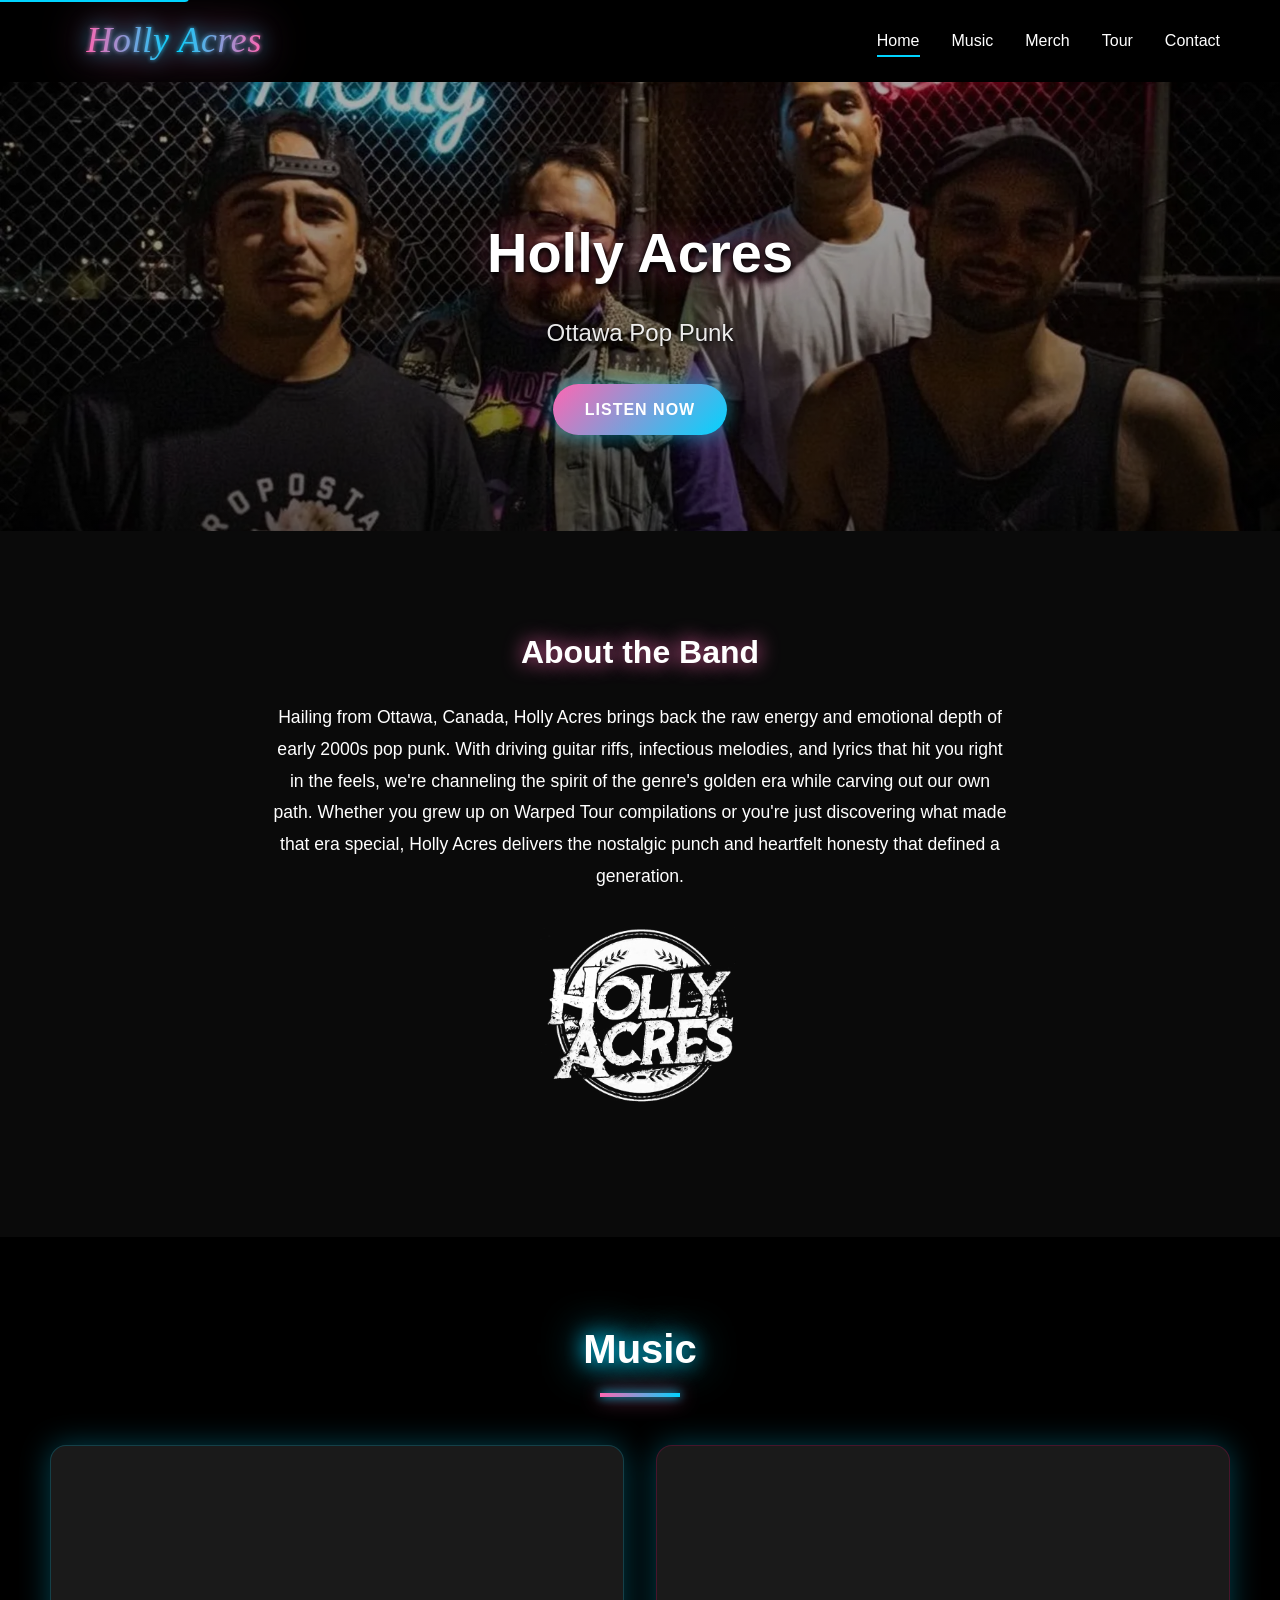
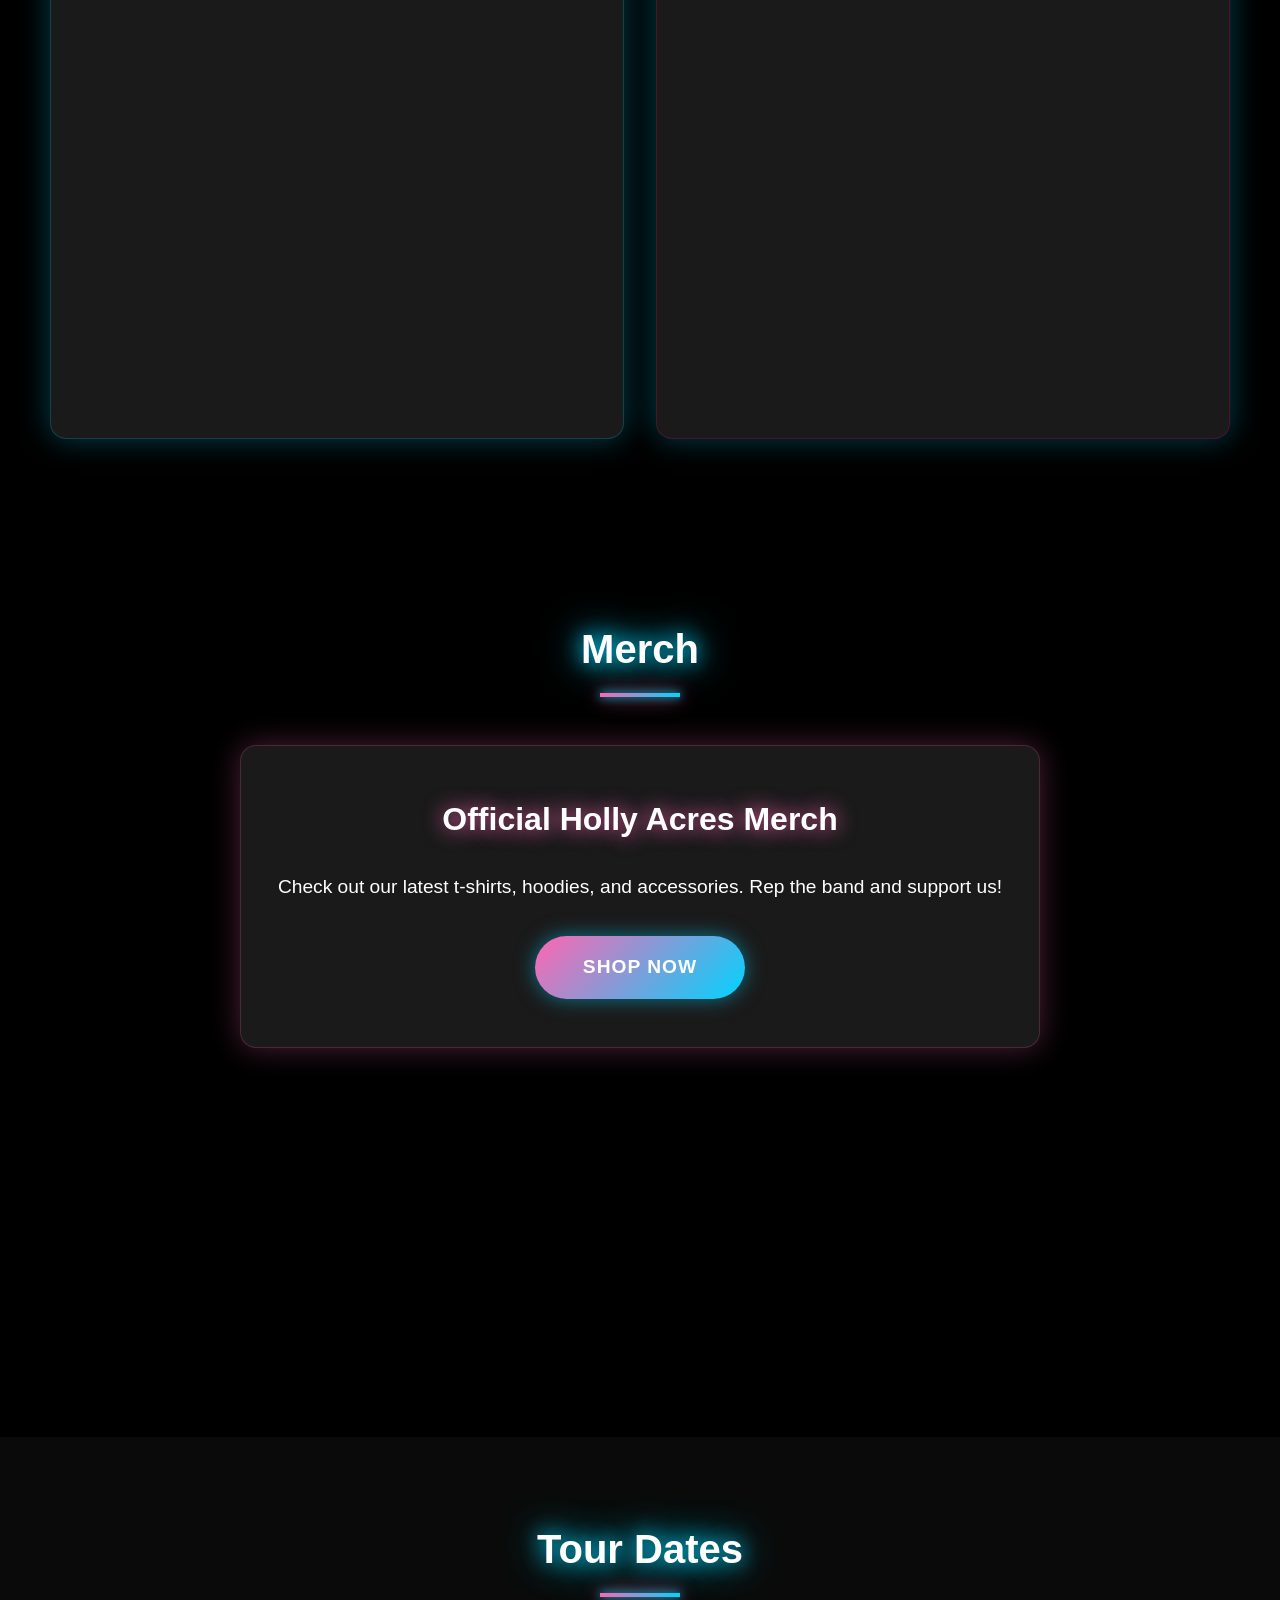
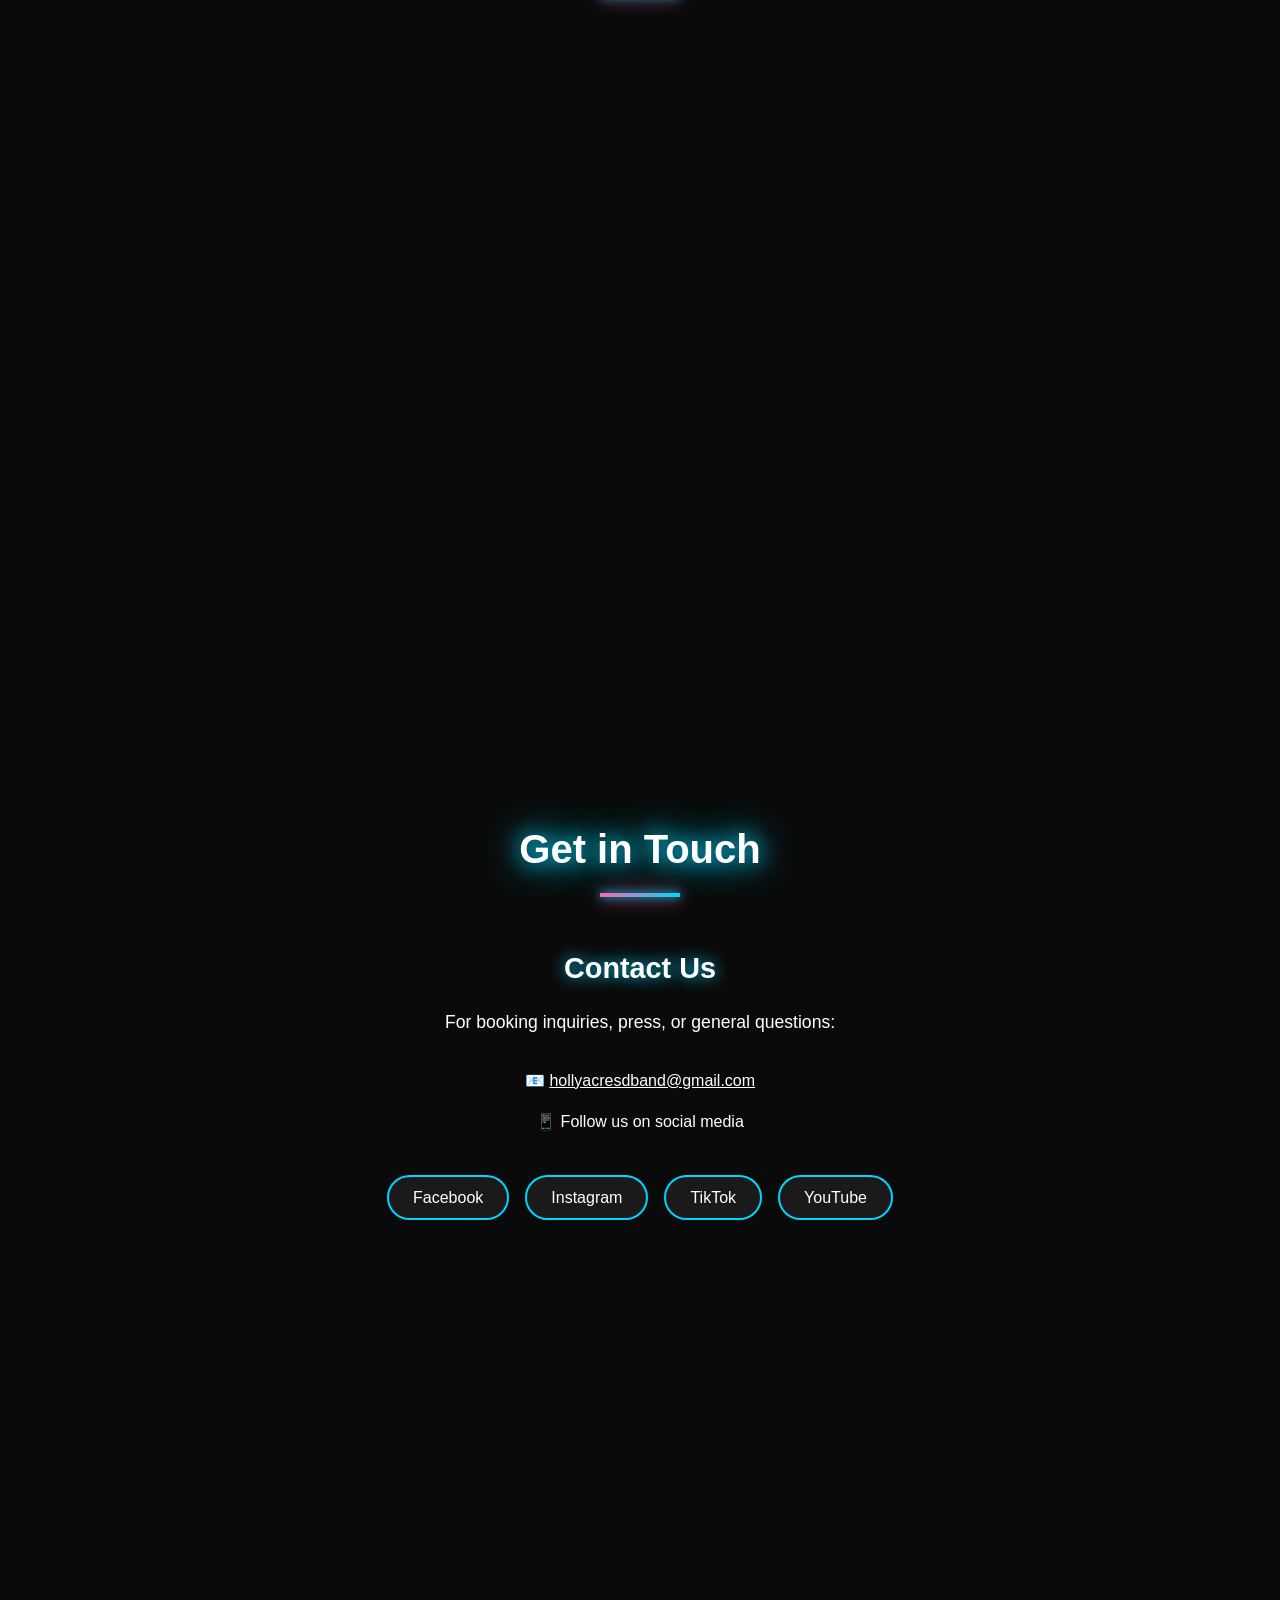
==== commit 1f1ed44c: "Reduce font size of "Holly Acres" text in SVG for improved visibility" ====
--- a/index.html
+++ b/index.html
@@ -93,7 +93,7 @@
                             <stop offset="100%" style="stop-color:#ff66b2;stop-opacity:1" />
                         </linearGradient>
                     </defs>
-                    <text x="160" y="50" text-anchor="middle" font-family="'Brush Script MT', 'Lucida Handwriting', cursive" font-size="75" font-style="italic" fill="url(#neonGradient)" filter="url(#glow)" letter-spacing="1">Holly Acres</text>
+                    <text x="160" y="50" text-anchor="middle" font-family="'Brush Script MT', 'Lucida Handwriting', cursive" font-size="50" font-style="italic" fill="url(#neonGradient)" filter="url(#glow)" letter-spacing="1">Holly Acres</text>
                 </svg>
             </a>
             <button class="menu-toggle" id="mobile-menu" aria-label="Toggle navigation menu" aria-expanded="false">
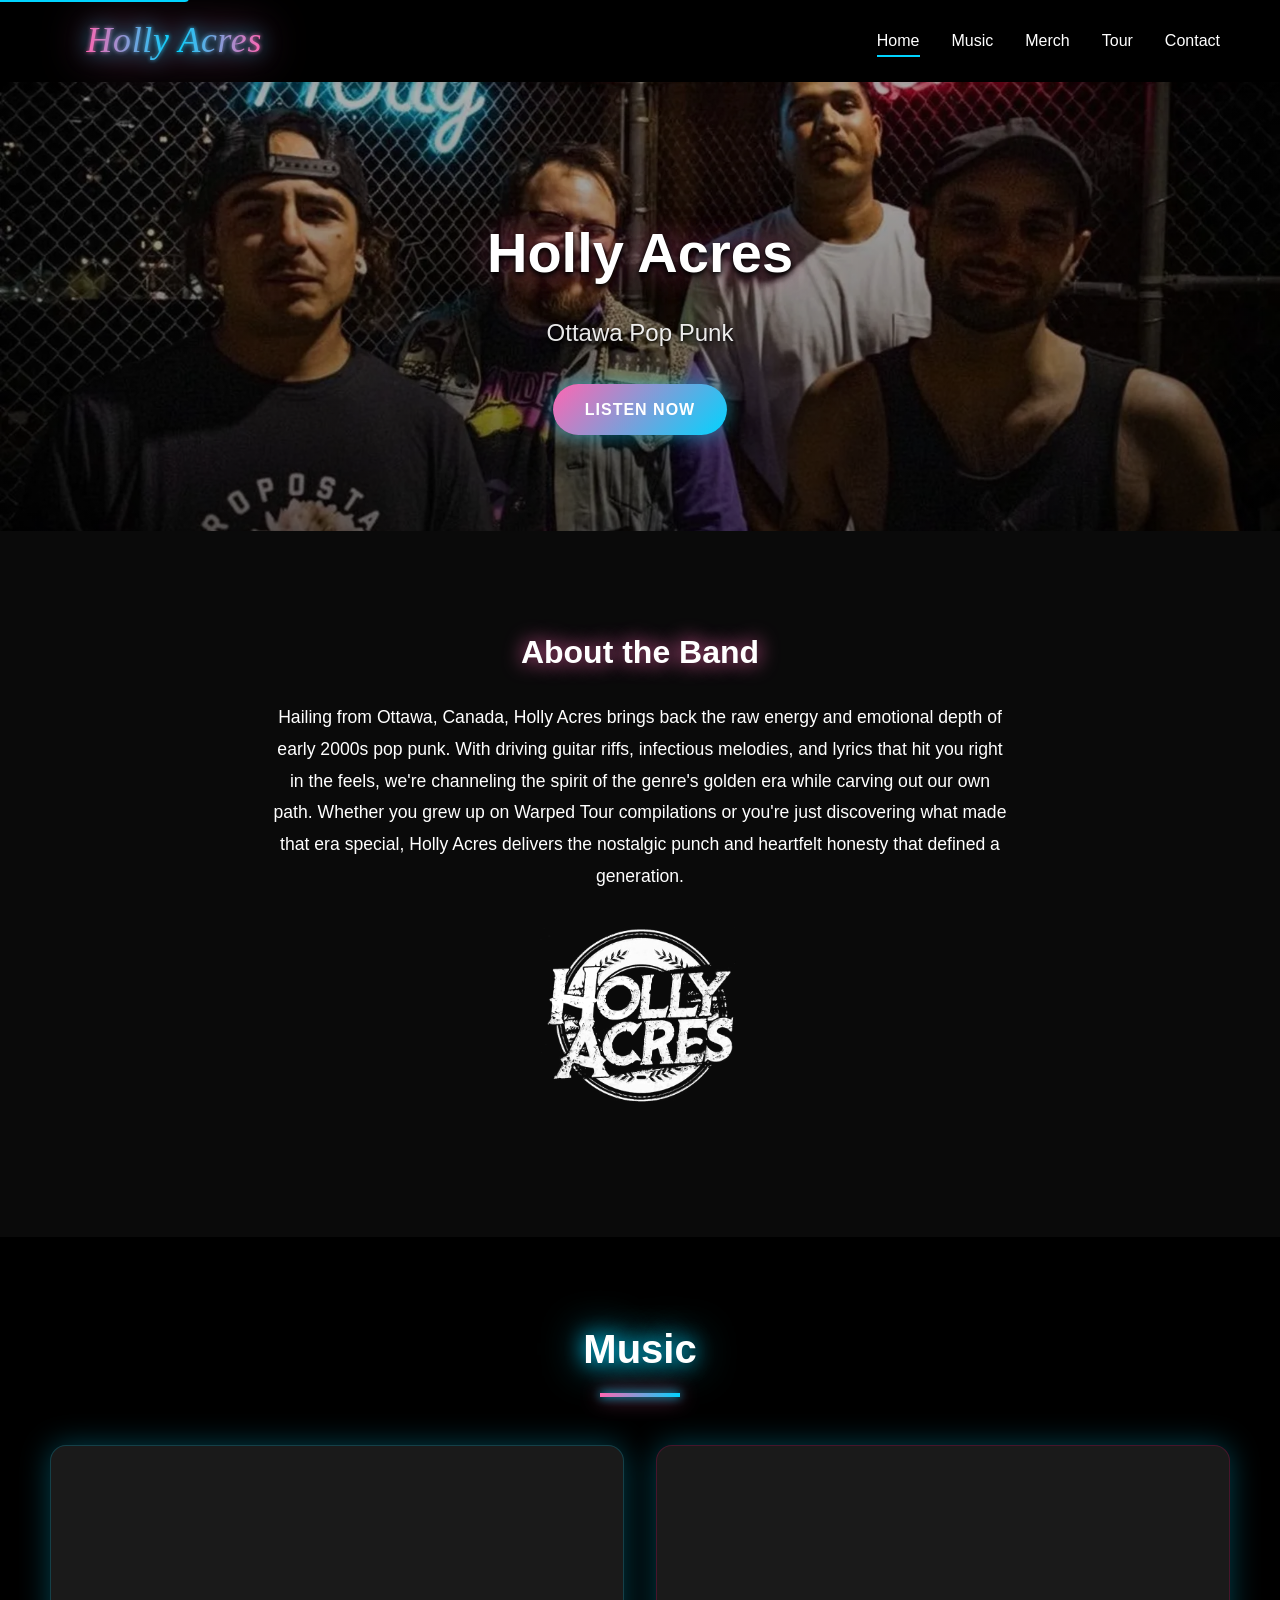
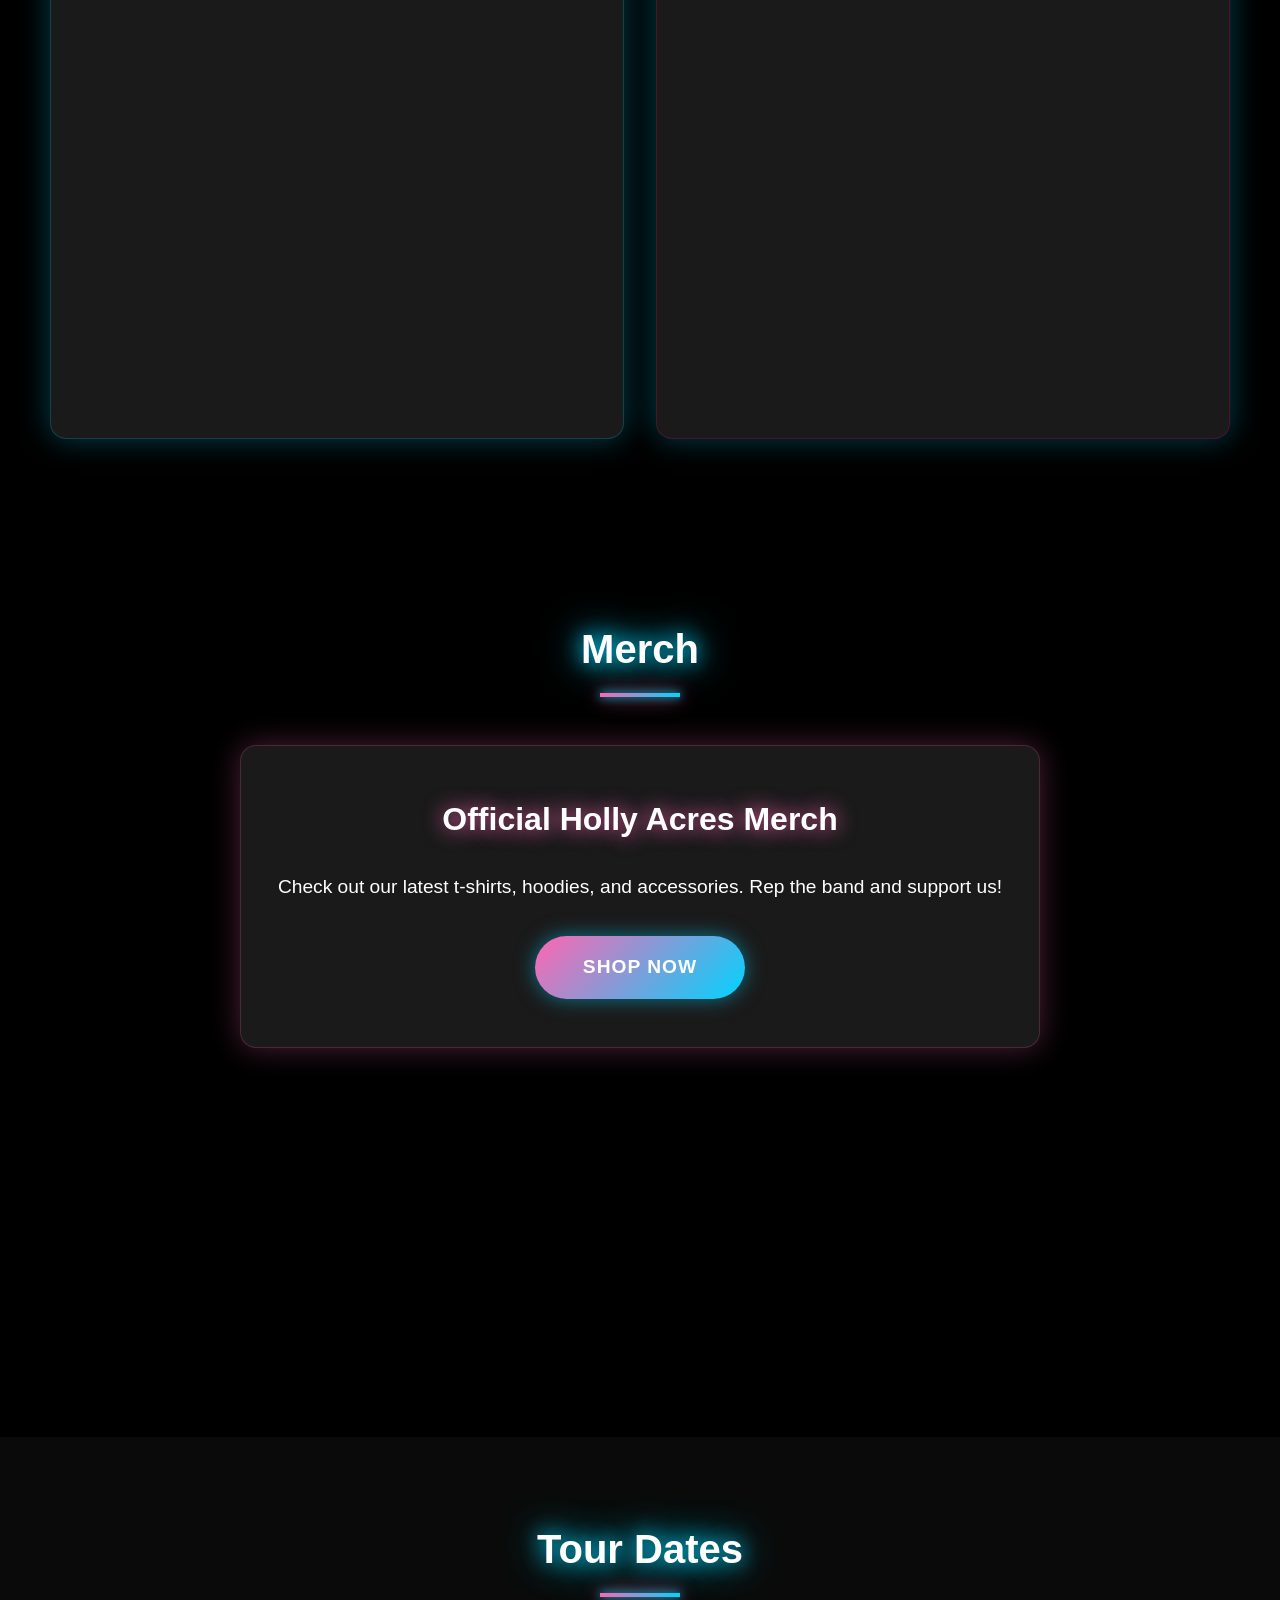
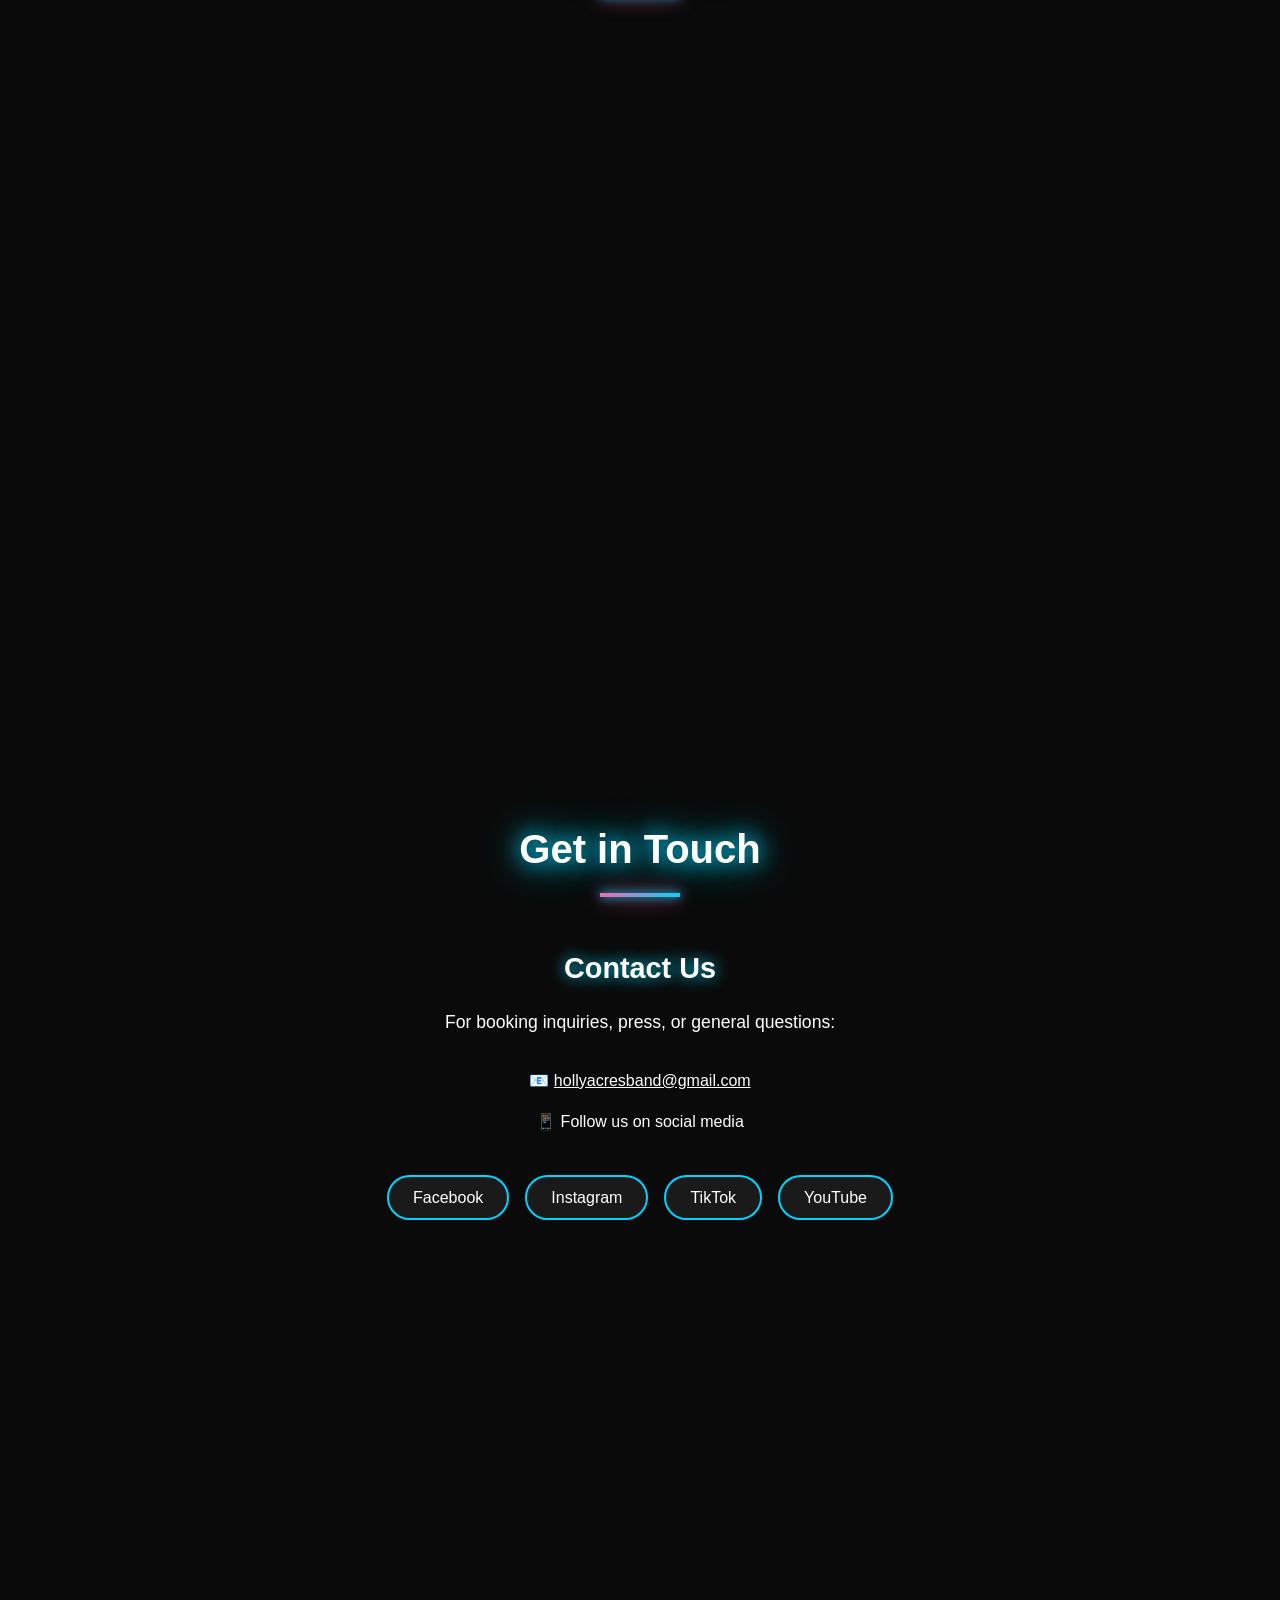
==== commit 3b5baa52: "Fix email address in contact section for accuracy" ====
--- a/index.html
+++ b/index.html
@@ -269,7 +269,7 @@
                         <h3>Contact Us</h3>
                         <p>For booking inquiries, press, or general questions:</p>
                         <ul class="contact-list">
-                            <li>📧 <a href="mailto:hollyacresdband@gmail.com" aria-label="Email Holly Acres at hollyacresdband@gmail.com">hollyacresdband@gmail.com</a></li>
+                            <li>📧 <a href="mailto:hollyacresband@gmail.com" aria-label="Email Holly Acres at hollyacresband@gmail.com">hollyacresband@gmail.com</a></li>
                             <li>📱 Follow us on social media</li>
                         </ul>
                         <div class="social-links" role="list">
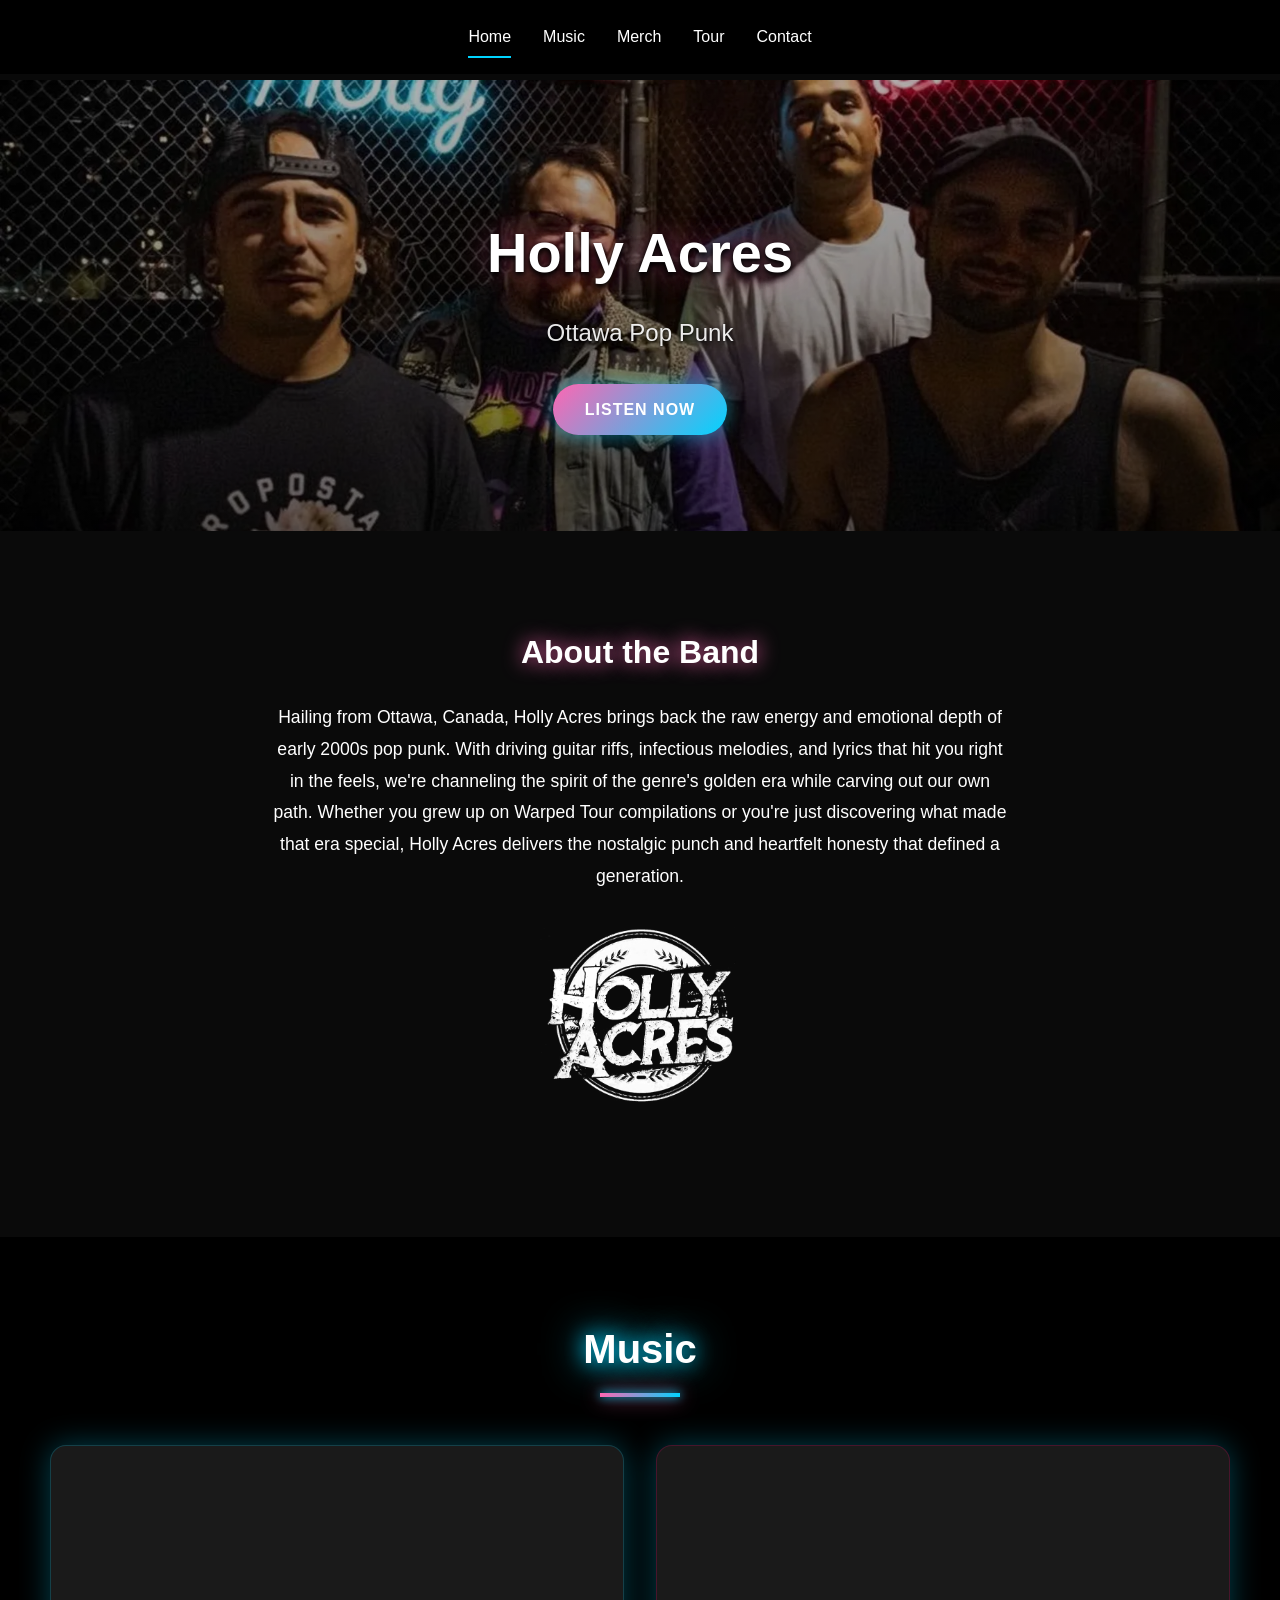
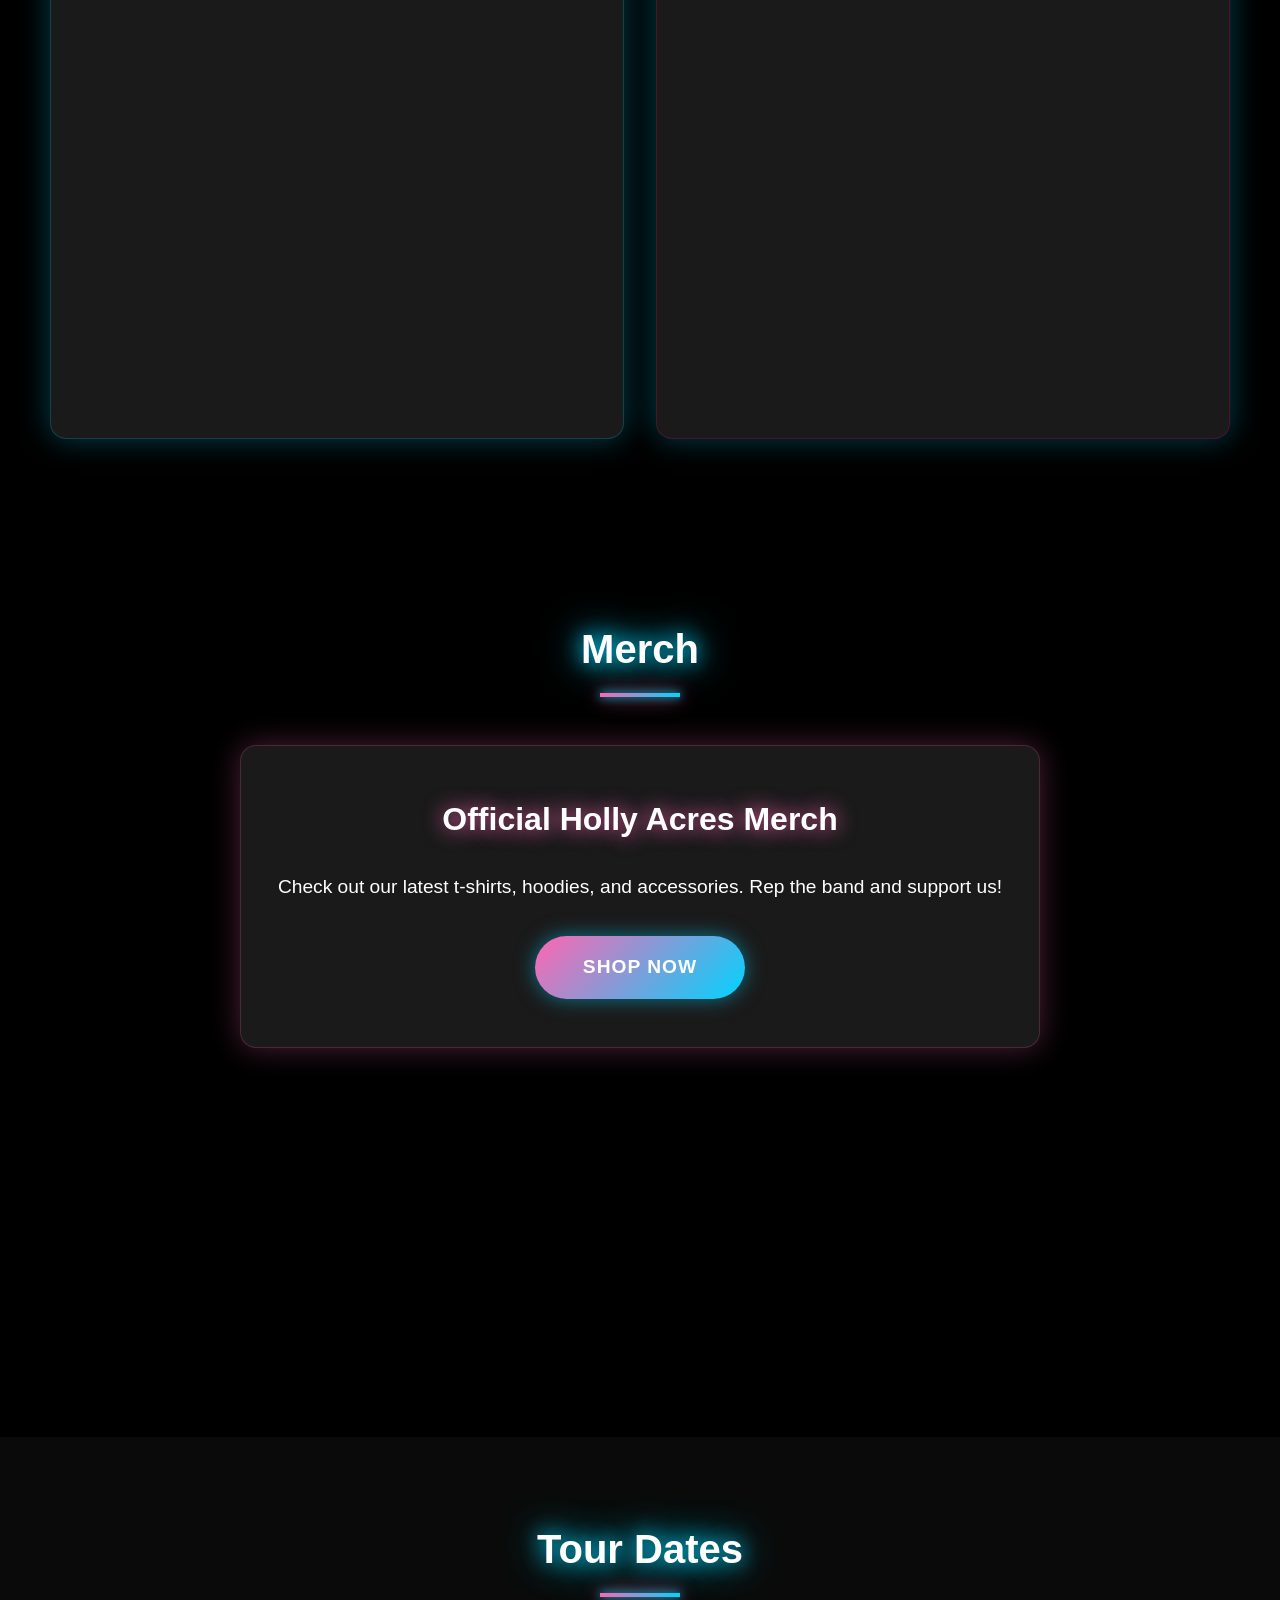
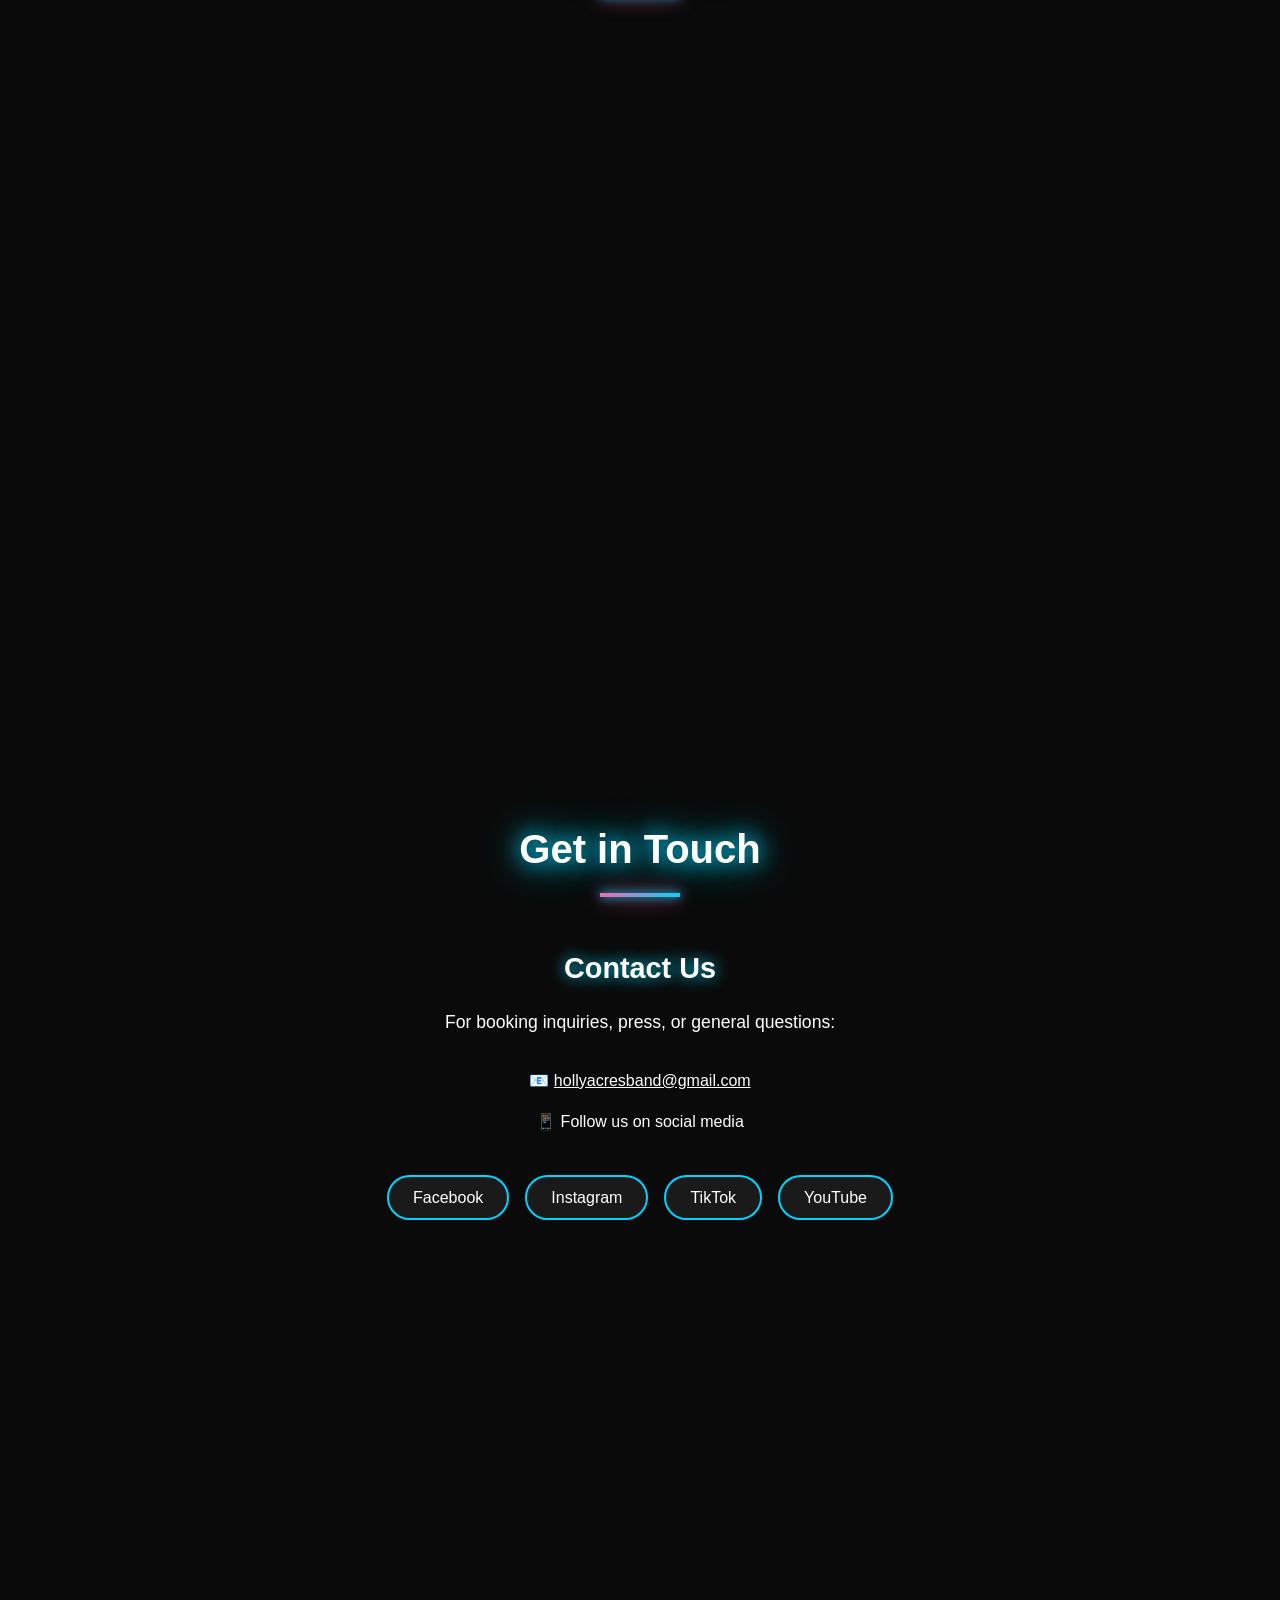
==== commit abbc56a3: "Center navigation items and adjust mobile menu positioning for improved layout" ====
--- a/index.html
+++ b/index.html
@@ -71,31 +71,10 @@
 </head>
 <body>
     <!-- Skip to main content for keyboard navigation -->
-    <a href="#main-content" class="skip-link">Skip to main content</a>
     
     <!-- Navigation -->
     <nav id="navbar" role="navigation" aria-label="Main navigation">
         <div class="nav-container">
-            <a href="#home" class="logo-link" aria-label="Holly Acres home">
-                <svg class="neon-logo" viewBox="0 0 320 70" xmlns="http://www.w3.org/2000/svg" role="img" aria-label="Holly Acres logo">
-                    <title>Holly Acres</title>
-                    <defs>
-                        <filter id="glow">
-                            <feGaussianBlur stdDeviation="3" result="coloredBlur"/>
-                            <feMerge>
-                                <feMergeNode in="coloredBlur"/>
-                                <feMergeNode in="SourceGraphic"/>
-                            </feMerge>
-                        </filter>
-                        <linearGradient id="neonGradient" x1="0%" y1="0%" x2="100%" y2="0%">
-                            <stop offset="0%" style="stop-color:#ff66b2;stop-opacity:1" />
-                            <stop offset="50%" style="stop-color:#00d4ff;stop-opacity:1" />
-                            <stop offset="100%" style="stop-color:#ff66b2;stop-opacity:1" />
-                        </linearGradient>
-                    </defs>
-                    <text x="160" y="50" text-anchor="middle" font-family="'Brush Script MT', 'Lucida Handwriting', cursive" font-size="50" font-style="italic" fill="url(#neonGradient)" filter="url(#glow)" letter-spacing="1">Holly Acres</text>
-                </svg>
-            </a>
             <button class="menu-toggle" id="mobile-menu" aria-label="Toggle navigation menu" aria-expanded="false">
                 <span></span>
                 <span></span>
--- a/css/styles.css
+++ b/css/styles.css
@@ -74,7 +74,7 @@
     margin: 0 auto;
     padding: 1rem 20px;
     display: flex;
-    justify-content: space-between;
+    justify-content: center;
     align-items: center;
 }
 
@@ -112,6 +112,7 @@
     display: flex;
     list-style: none;
     gap: 2rem;
+    align-items: center;
 }
 
 .nav-link {
@@ -121,6 +122,8 @@
     transition: var(--transition);
     position: relative;
     padding: 0.5rem 0;
+    display: inline-flex;
+    align-items: center;
 }
 
 .nav-link::after {
@@ -722,13 +725,17 @@
 
 /* Mobile Responsive */
 @media (max-width: 768px) {
+    .nav-container {
+        justify-content: flex-end;
+    }
     .menu-toggle {
         display: flex;
     }
 
     .nav-menu {
         position: fixed;
-        left: -100%;
+        right: -100%;
+        left: auto;
         top: 70px;
         flex-direction: column;
         background-color: var(--dark-bg);
@@ -740,7 +747,7 @@
     }
 
     .nav-menu.active {
-        left: 0;
+        right: 0;
     }
 
     .nav-menu li {
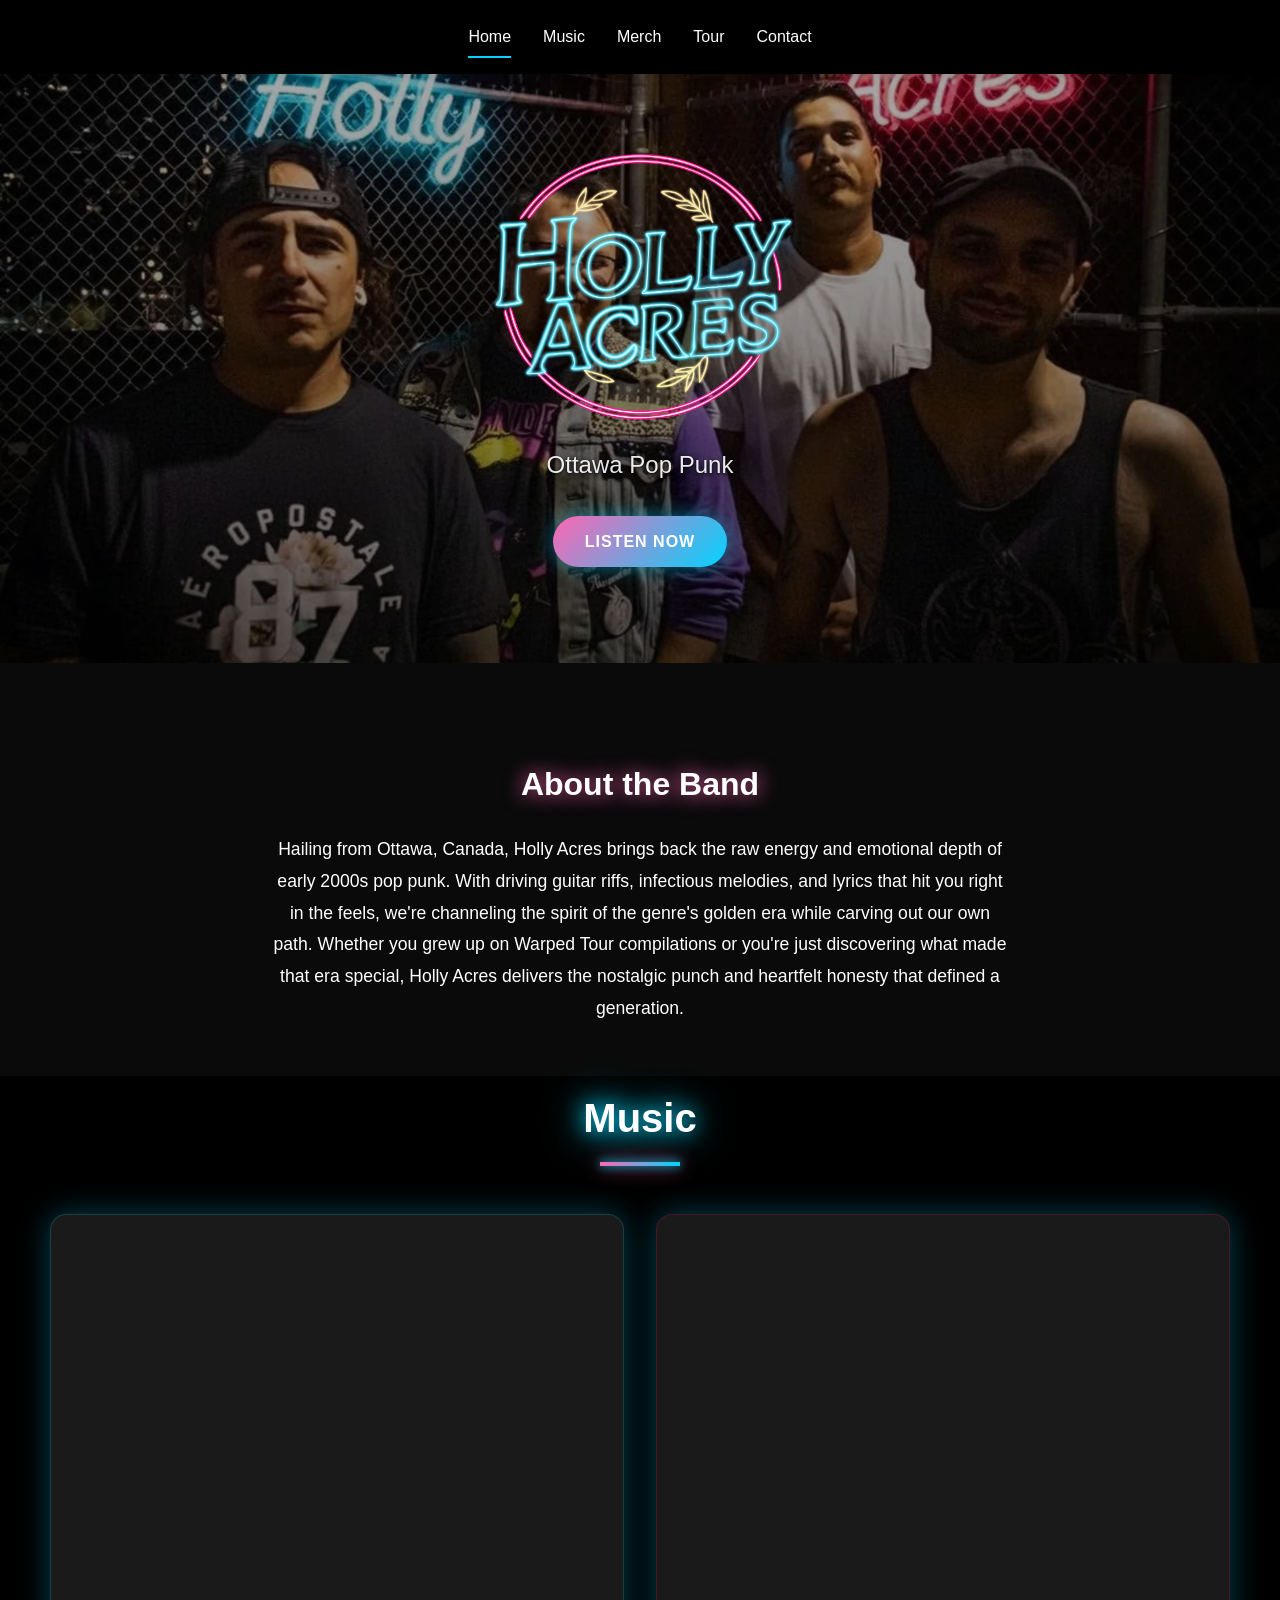
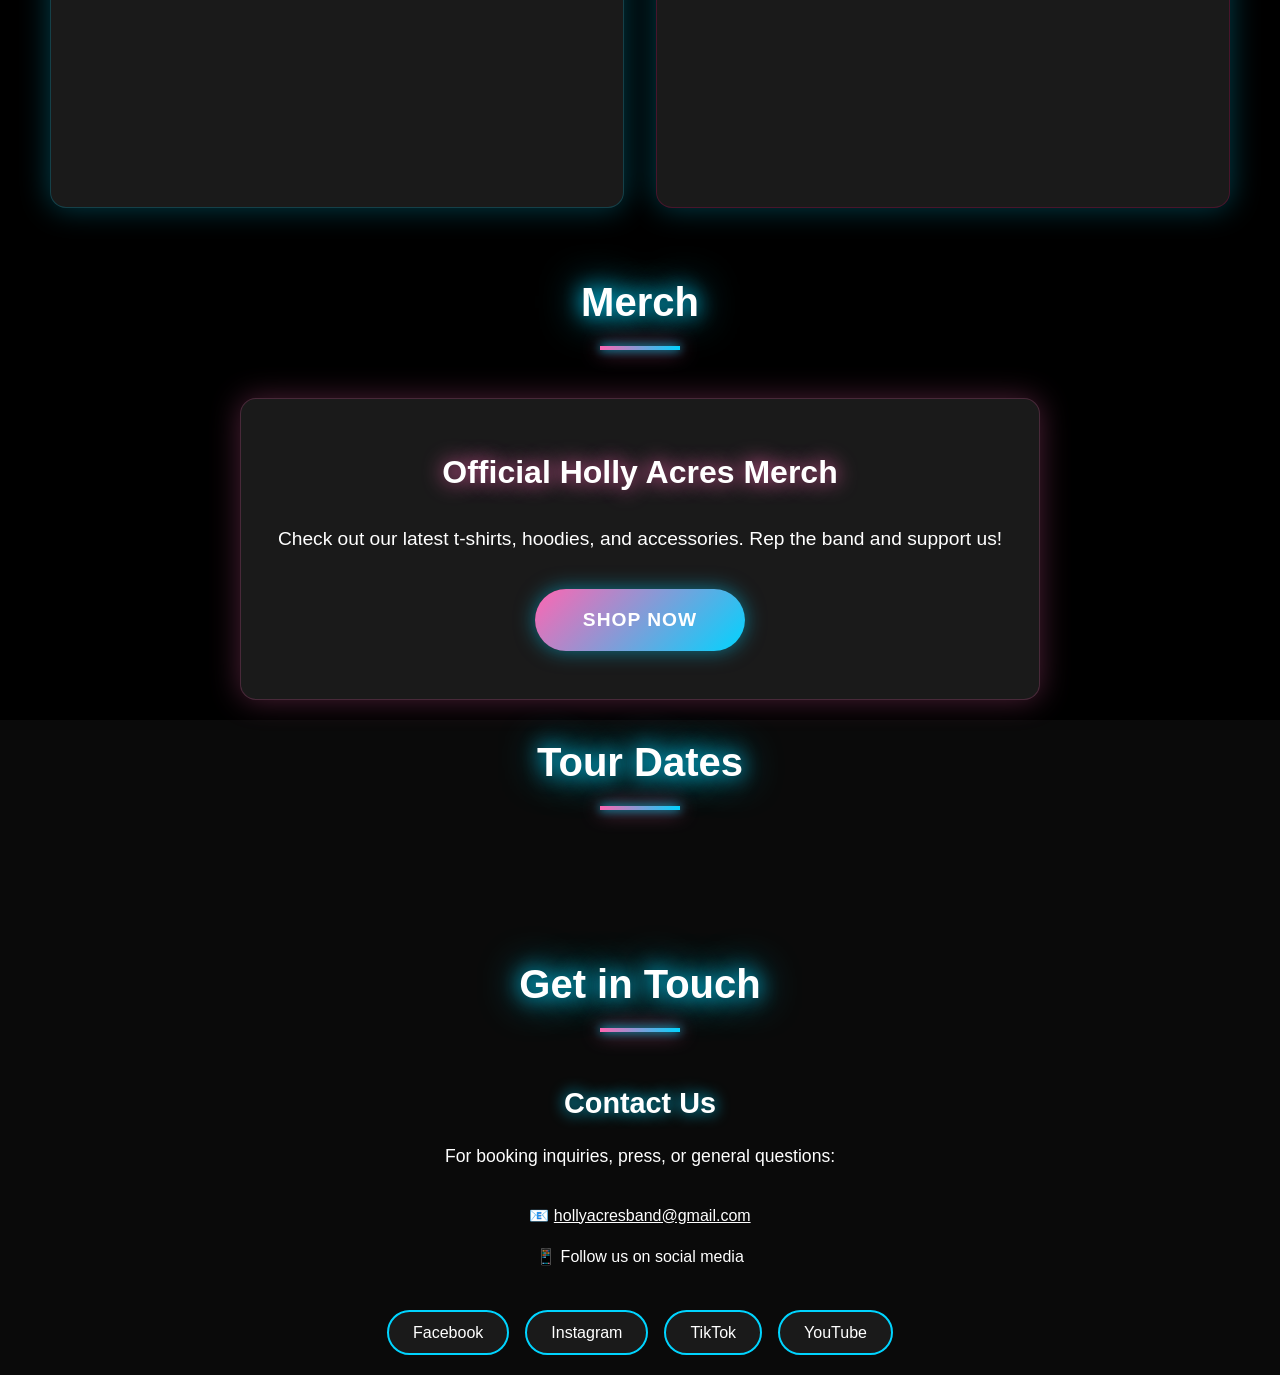
==== commit a9818183: "New logo and css" ====
--- a/index.html
+++ b/index.html
@@ -96,7 +96,7 @@
         <section id="home" class="section" aria-labelledby="home-title">
             <div class="hero">
                 <div class="hero-content">
-                    <h2 class="hero-title">Holly Acres</h2>
+                    <img src="assets/Neon.webp" alt="Holly Acres logo" class="hero-logo" loading="lazy" width="400" height="300">
                     <p class="hero-subtitle">Ottawa Pop Punk</p>
                     <a href="#music" class="btn btn-primary">Listen Now</a>
                 </div>
@@ -105,10 +105,6 @@
                 <div class="about">
                     <h3 id="home-title">About the Band</h3>
                     <p>Hailing from Ottawa, Canada, Holly Acres brings back the raw energy and emotional depth of early 2000s pop punk. With driving guitar riffs, infectious melodies, and lyrics that hit you right in the feels, we're channeling the spirit of the genre's golden era while carving out our own path. Whether you grew up on Warped Tour compilations or you're just discovering what made that era special, Holly Acres delivers the nostalgic punch and heartfelt honesty that defined a generation.</p>
-                    <picture>
-                        <source srcset="assets/white-logo.webp" type="image/webp">
-                        <img src="assets/white-logo.png" alt="Holly Acres band logo" class="about-logo" loading="lazy" width="200" height="200">
-                    </picture>
                 </div>
             </div>
         </section>
--- a/css/styles.css
+++ b/css/styles.css
@@ -173,9 +173,8 @@
 
 /* Sections */
 .section {
-    min-height: 100vh;
-    padding-top: 80px;
-    padding-bottom: 60px;
+    padding-top: 10px;
+    padding-bottom: 20px;
 }
 
 .section-title {
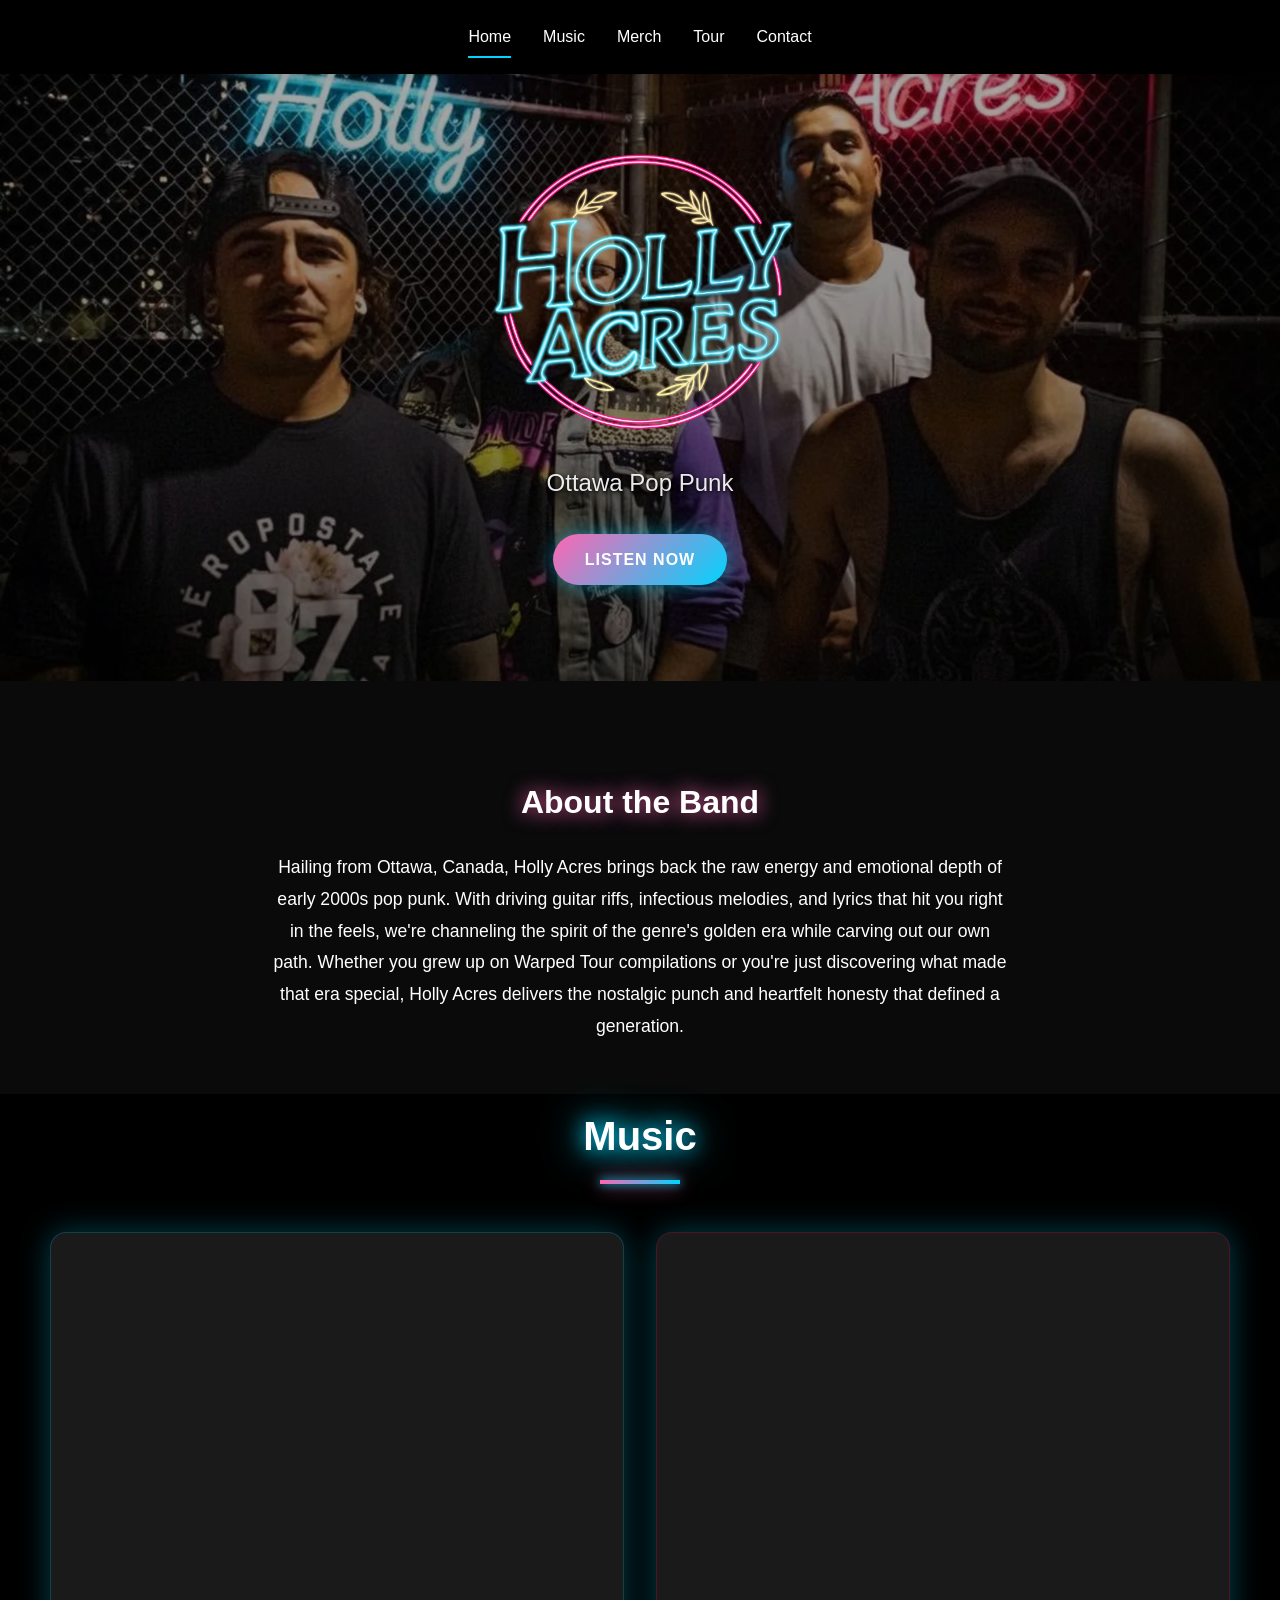
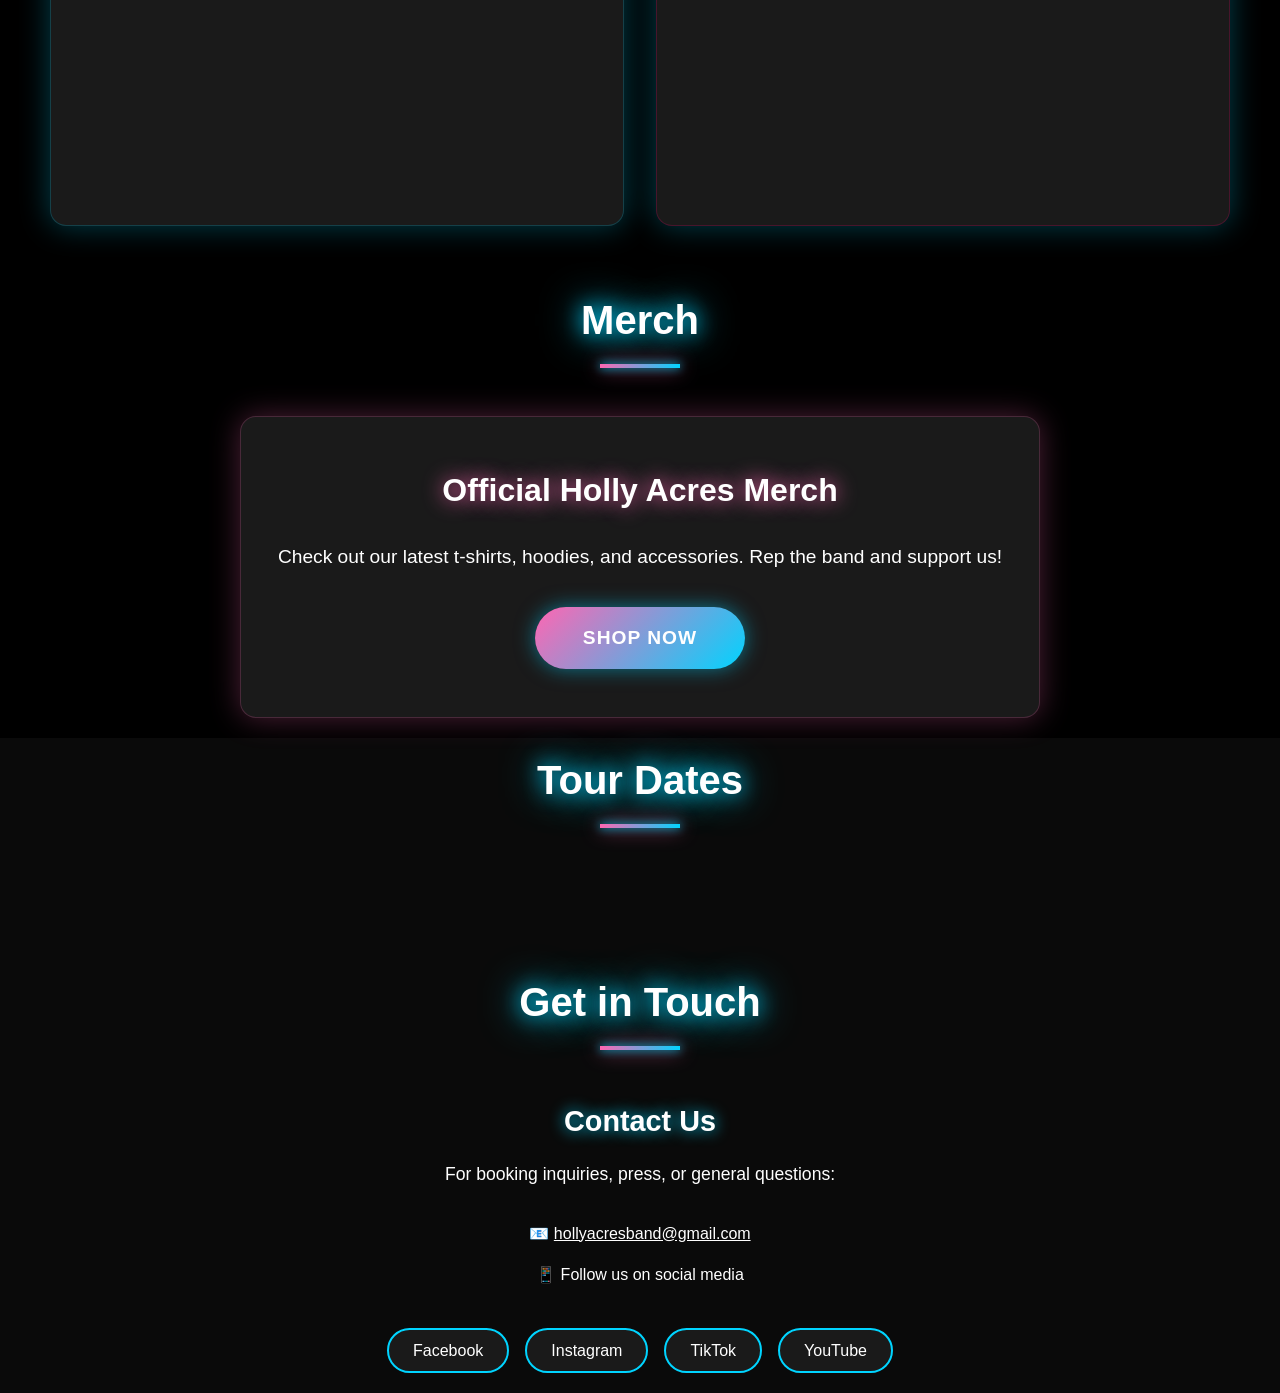
==== commit 43f337e6: "Update page title" ====
--- a/index.html
+++ b/index.html
@@ -6,7 +6,7 @@
     <meta name="description" content="Holly Acres is an Ottawa pop punk band bringing back the raw energy and emotional depth of early 2000s pop punk with driving guitar riffs and heartfelt lyrics.">
     <meta name="keywords" content="Holly Acres, pop punk, Ottawa band, Canadian music, early 2000s pop punk, live music, tour dates">
     <meta name="author" content="Holly Acres">
-    <title>Holly Acres | Ottawa Pop Punk Band | Official Website</title>
+    <title>Holly Acres</title>
     
     <!-- Open Graph / Facebook -->
     <meta property="og:type" content="website">
--- a/css/styles.css
+++ b/css/styles.css
@@ -233,6 +233,16 @@
     padding: 0 20px;
     position: relative;
     z-index: 2;
+    display: flex;
+    flex-direction: column;
+    align-items: center;
+}
+
+.hero-logo {
+    max-width: 100%;
+    height: auto;
+    margin-bottom: 1rem;
+    animation: fadeInUp 1s ease;
 }
 
 .hero-title {
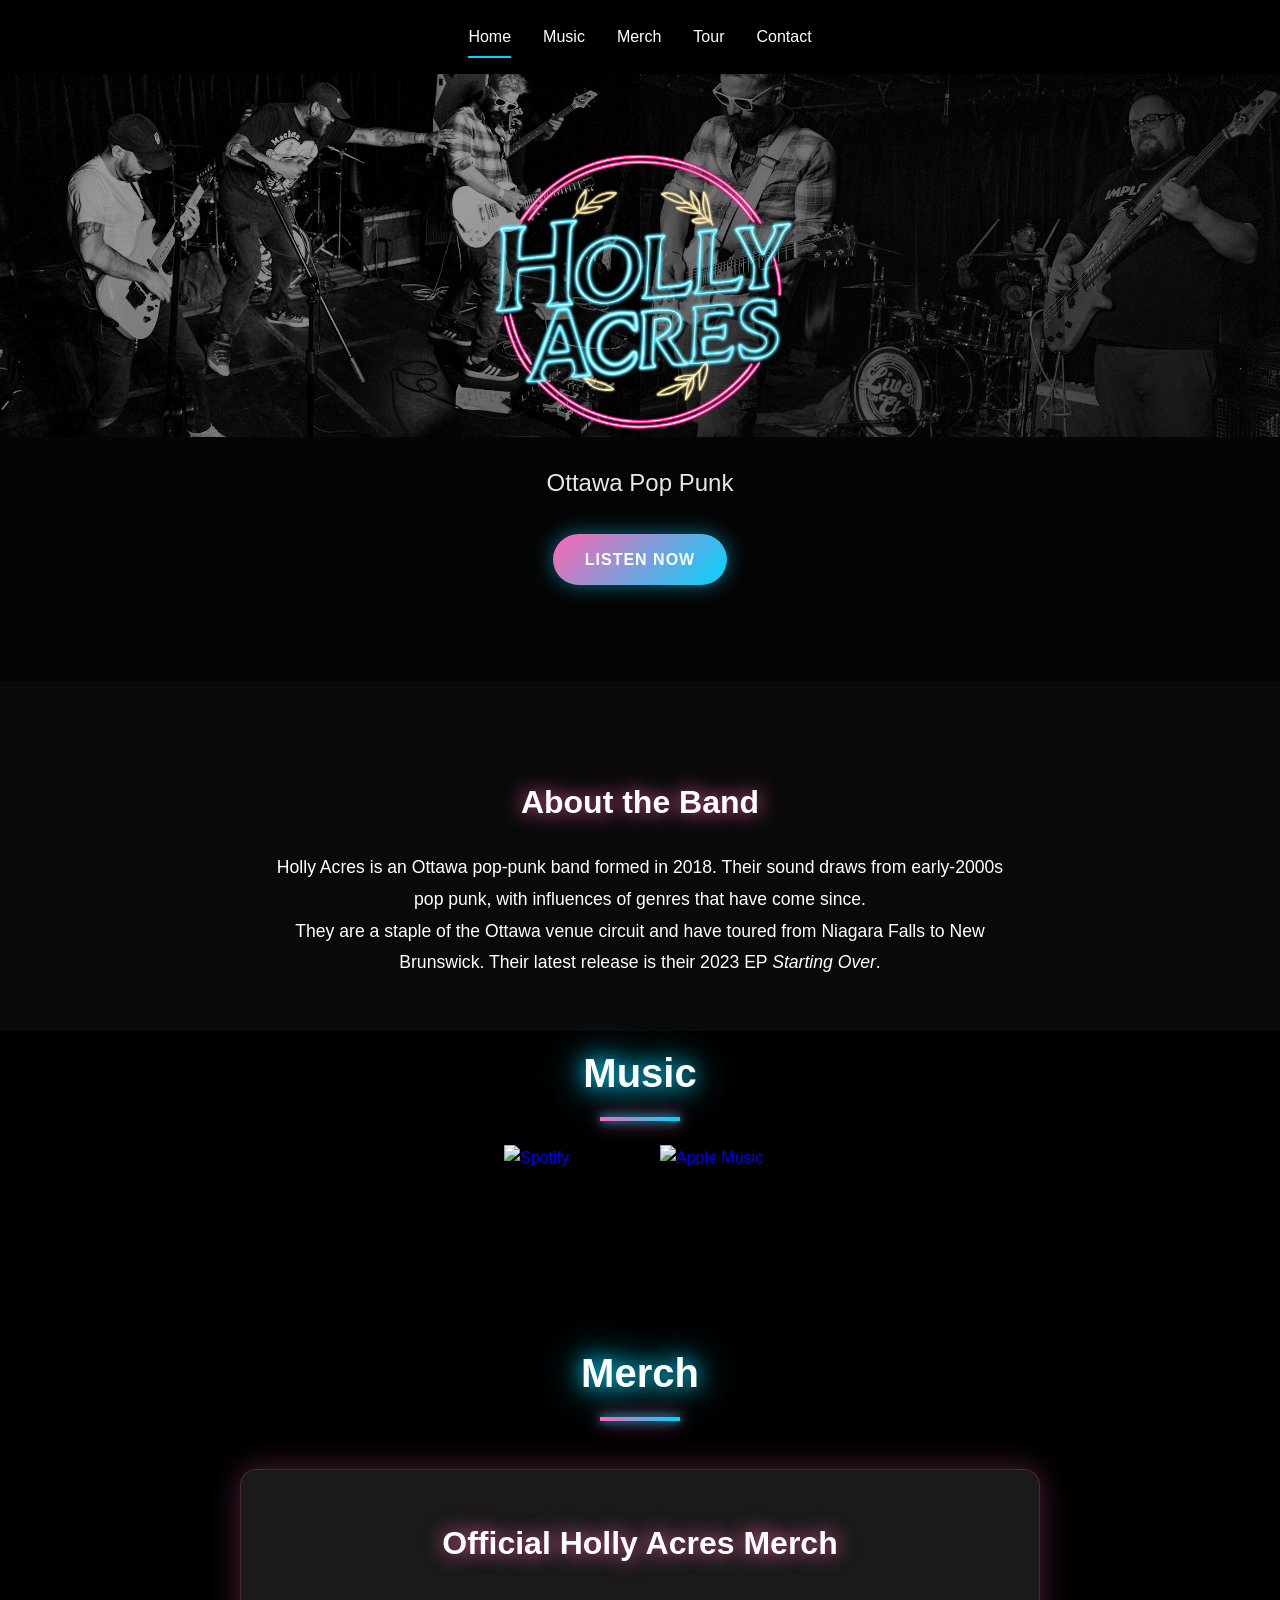
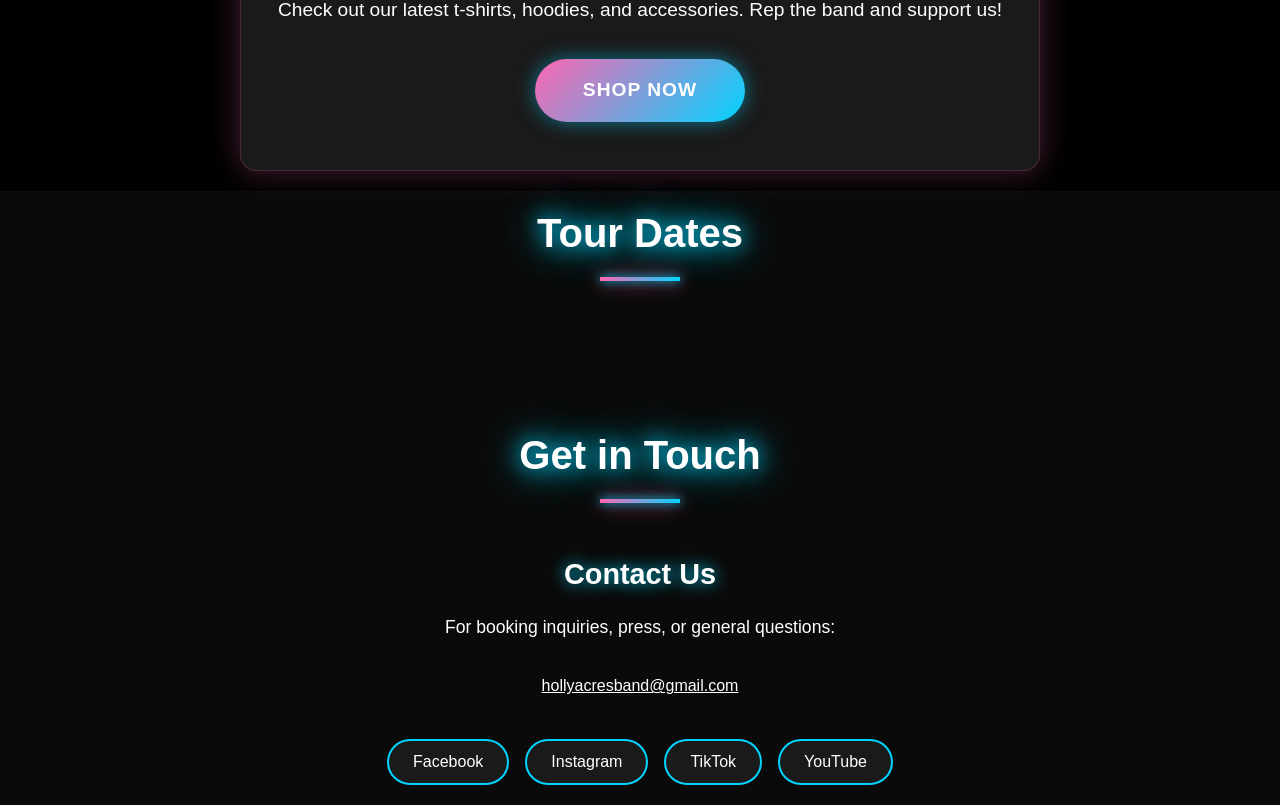
==== commit 6729ea8e: "Consolidate project history" ====
--- a/index.html
+++ b/index.html
@@ -57,10 +57,9 @@
     <link rel="preconnect" href="https://open.spotify.com">
     <link rel="preconnect" href="https://embed.music.apple.com">
     <link rel="preconnect" href="https://widgetv3.bandsintown.com">
-    <link rel="preload" href="assets/group-banner.webp" as="image" type="image/webp">
+    <link rel="preload" href="assets/press-photos/IMG_2631.png" as="image" type="image/png">
     
     <!-- Favicons -->
-    <link rel="icon" type="image/svg+xml" href="assets/favicon.svg">
     <link rel="icon" type="image/png" sizes="32x32" href="assets/favicon-32x32.png">
     <link rel="icon" type="image/png" sizes="16x16" href="assets/favicon-16x16.png">
     <link rel="apple-touch-icon" sizes="180x180" href="assets/apple-touch-icon.png">
@@ -95,6 +94,10 @@
         <!-- Home Section -->
         <section id="home" class="section" aria-labelledby="home-title">
             <div class="hero">
+                <div class="hero-collage" aria-hidden="true">
+                    <img src="assets/press-photos/IMG_2635.png" alt="" loading="lazy">
+                    <img src="assets/press-photos/IMG_2632.png" alt="" loading="lazy">
+                </div>
                 <div class="hero-content">
                     <img src="assets/Neon.webp" alt="Holly Acres logo" class="hero-logo" loading="lazy" width="400" height="300">
                     <p class="hero-subtitle">Ottawa Pop Punk</p>
@@ -104,7 +107,8 @@
             <div class="container">
                 <div class="about">
                     <h3 id="home-title">About the Band</h3>
-                    <p>Hailing from Ottawa, Canada, Holly Acres brings back the raw energy and emotional depth of early 2000s pop punk. With driving guitar riffs, infectious melodies, and lyrics that hit you right in the feels, we're channeling the spirit of the genre's golden era while carving out our own path. Whether you grew up on Warped Tour compilations or you're just discovering what made that era special, Holly Acres delivers the nostalgic punch and heartfelt honesty that defined a generation.</p>
+                    <p>Holly Acres is an Ottawa pop-punk band formed in 2018. Their sound draws from early-2000s pop punk, with influences of genres that have come since.</p>
+                    <p>They are a staple of the Ottawa venue circuit and have toured from Niagara Falls to New Brunswick. Their latest release is their 2023 EP <em>Starting Over</em>.</p>
                 </div>
             </div>
         </section>
@@ -113,15 +117,22 @@
         <section id="music" class="section" aria-labelledby="music-title">
             <div class="container">
                 <h2 id="music-title" class="section-title">Music</h2>
-                <div class="music-platforms">
-                    <div class="platform-player">
-                        <iframe style="border-radius:12px" src="https://open.spotify.com/embed/artist/0pVuSJKSb44X2uTqOWJlPr?utm_source=generator&theme=0" width="100%" height="552" frameBorder="0" allowfullscreen="" allow="autoplay; clipboard-write; encrypted-media; fullscreen; picture-in-picture" loading="lazy" title="Holly Acres on Spotify"></iframe>
-                    </div>
-                    <div class="platform-player apple-music-container">
-                        <iframe allow="autoplay *; encrypted-media *; fullscreen *; clipboard-write" frameborder="0" height="450" style="width:100%;overflow:hidden;border-radius:12px;" sandbox="allow-forms allow-popups allow-same-origin allow-scripts allow-storage-access-by-user-activation allow-top-navigation-by-user-activation" src="https://embed.music.apple.com/ca/artist/holly-acres/1545279771" title="Holly Acres on Apple Music"></iframe>
-                    </div>
-                </div>
-                </div>
+                <div class="music-links" aria-label="Holly Acres music platforms">
+                    <a class="platform-header spotify-header platform-logo-link" href="https://open.spotify.com/artist/0pVuSJKSb44X2uTqOWJlPr" target="_blank" rel="noopener noreferrer" aria-label="Open Holly Acres on Spotify">
+                        <img src="https://cdn.simpleicons.org/spotify/1ed760" alt="Spotify">
+                    </a>
+                    <a class="platform-header apple-header platform-logo-link" href="https://music.apple.com/ca/artist/holly-acres/1545279771" target="_blank" rel="noopener noreferrer" aria-label="Open Holly Acres on Apple Music">
+                        <img src="https://cdn.simpleicons.org/applemusic/fa243c" alt="Apple Music">
+                    </a>
+                </div>
+                <!-- <div class="music-platforms">
+                    <div class="platform-player bandcamp-container">
+                        <iframe style="border: 0; width: 100%; height: 650px;" src="https://bandcamp.com/EmbeddedPlayer/album=3785160914/size=large/bgcol=1a1a1a/linkcol=00d4ff/tracklist=true/transparent=true/" seamless title="Holly Acres - Starting Over on Bandcamp"></iframe>
+                    </div>
+                    <div class="platform-player bandcamp-container">
+                        <iframe style="border: 0; width: 100%; height: 650px;" src="https://bandcamp.com/EmbeddedPlayer/album=1161141283/size=large/bgcol=1a1a1a/linkcol=00d4ff/tracklist=true/transparent=true/" seamless title="Holly Acres - Past To The Future on Bandcamp"></iframe>
+                    </div>
+                </div> -->
             </div>
         </section>
 
@@ -244,8 +255,7 @@
                         <h3>Contact Us</h3>
                         <p>For booking inquiries, press, or general questions:</p>
                         <ul class="contact-list">
-                            <li>📧 <a href="mailto:hollyacresband@gmail.com" aria-label="Email Holly Acres at hollyacresband@gmail.com">hollyacresband@gmail.com</a></li>
-                            <li>📱 Follow us on social media</li>
+                            <li><a href="mailto:hollyacresband@gmail.com" aria-label="Email Holly Acres at hollyacresband@gmail.com">hollyacresband@gmail.com</a></li>
                         </ul>
                         <div class="social-links" role="list">
                             <a href="https://www.facebook.com/HollyAcresBand" target="_blank" rel="noopener noreferrer" class="social-link" aria-label="Visit Holly Acres on Facebook (opens in new tab)">Facebook</a>
--- a/css/styles.css
+++ b/css/styles.css
@@ -201,7 +201,6 @@
 
 /* Hero Section */
 .hero {
-    background: url('../assets/group-banner.webp') center/cover no-repeat;
     color: var(--text-light);
     padding: 8rem 0 6rem;
     text-align: center;
@@ -209,11 +208,30 @@
     position: relative;
 }
 
-/* Fallback for browsers that don't support WebP */
-@supports not (background: url('../assets/group-banner.webp')) {
-    .hero {
-        background: url('../assets/group-banner.jpeg') center/cover no-repeat;
-    }
+.hero-collage {
+    display: grid;
+    grid-template-columns: repeat(4, 1fr);
+    grid-template-rows: repeat(2, 1fr);
+    inset: 0;
+    overflow: hidden;
+    position: absolute;
+    z-index: 0;
+}
+
+.hero-collage img {
+    height: 100%;
+    min-width: 0;
+    object-fit: cover;
+    width: 100%;
+    filter: saturate(1.15) contrast(1.05);
+}
+
+.hero-collage img:first-child {
+    grid-column: span 2;
+}
+
+.hero-collage img:last-child {
+    grid-column: span 2;
 }
 
 .hero::before {
@@ -268,6 +286,18 @@
     to {
         opacity: 1;
         transform: translateY(0);
+    }
+}
+
+@media (max-width: 700px) {
+    .hero-collage {
+        grid-template-columns: repeat(2, 1fr);
+        grid-template-rows: repeat(4, 1fr);
+    }
+
+    .hero-collage img:first-child,
+    .hero-collage img:last-child {
+        grid-column: span 2;
     }
 }
 
@@ -383,6 +413,40 @@
     transition: var(--transition);
 }
 
+.platform-header {
+    align-items: center;
+    display: inline-flex;
+    gap: 0.55rem;
+    margin: 0 0 0.85rem 0.25rem;
+    text-decoration: none;
+}
+
+.platform-logo-link {
+    display: inline-flex;
+    justify-content: center;
+}
+
+.platform-header img {
+    height: 120px;
+    width: 120px;
+}
+
+.platform-header span {
+    color: var(--text-light);
+    font-size: 1.1rem;
+    font-weight: 600;
+}
+
+.platform-header:hover span,
+.platform-header:focus-visible span {
+    color: var(--neon-blue);
+}
+
+.platform-header:focus-visible {
+    outline: 2px solid var(--neon-pink);
+    outline-offset: 4px;
+}
+
 .platform-player:hover {
     box-shadow: 0 0 40px rgba(0, 212, 255, 0.5), 0 0 80px rgba(255, 0, 110, 0.3);
     transform: translateY(-5px);
@@ -396,12 +460,29 @@
     box-shadow: 0 0 40px rgba(255, 0, 110, 0.5), 0 0 80px rgba(0, 212, 255, 0.3);
 }
 
+.bandcamp-container {
+    border-color: rgba(0, 212, 255, 0.35);
+    justify-self: center;
+    max-width: 400px;
+    width: 100%;
+}
+
+.bandcamp-container iframe {
+    display: block;
+    max-width: 400px;
+    overflow: auto;
+}
+
+.bandcamp-container:hover {
+    box-shadow: 0 0 40px rgba(0, 212, 255, 0.5), 0 0 80px rgba(255, 102, 178, 0.3);
+}
+
 .music-links {
     display: flex;
     justify-content: center;
-    gap: 1.5rem;
+    gap: 2rem;
     flex-wrap: wrap;
-    margin-top: 2rem;
+    margin: -1.5rem 0 2rem;
 }
 
 .btn-icon {
